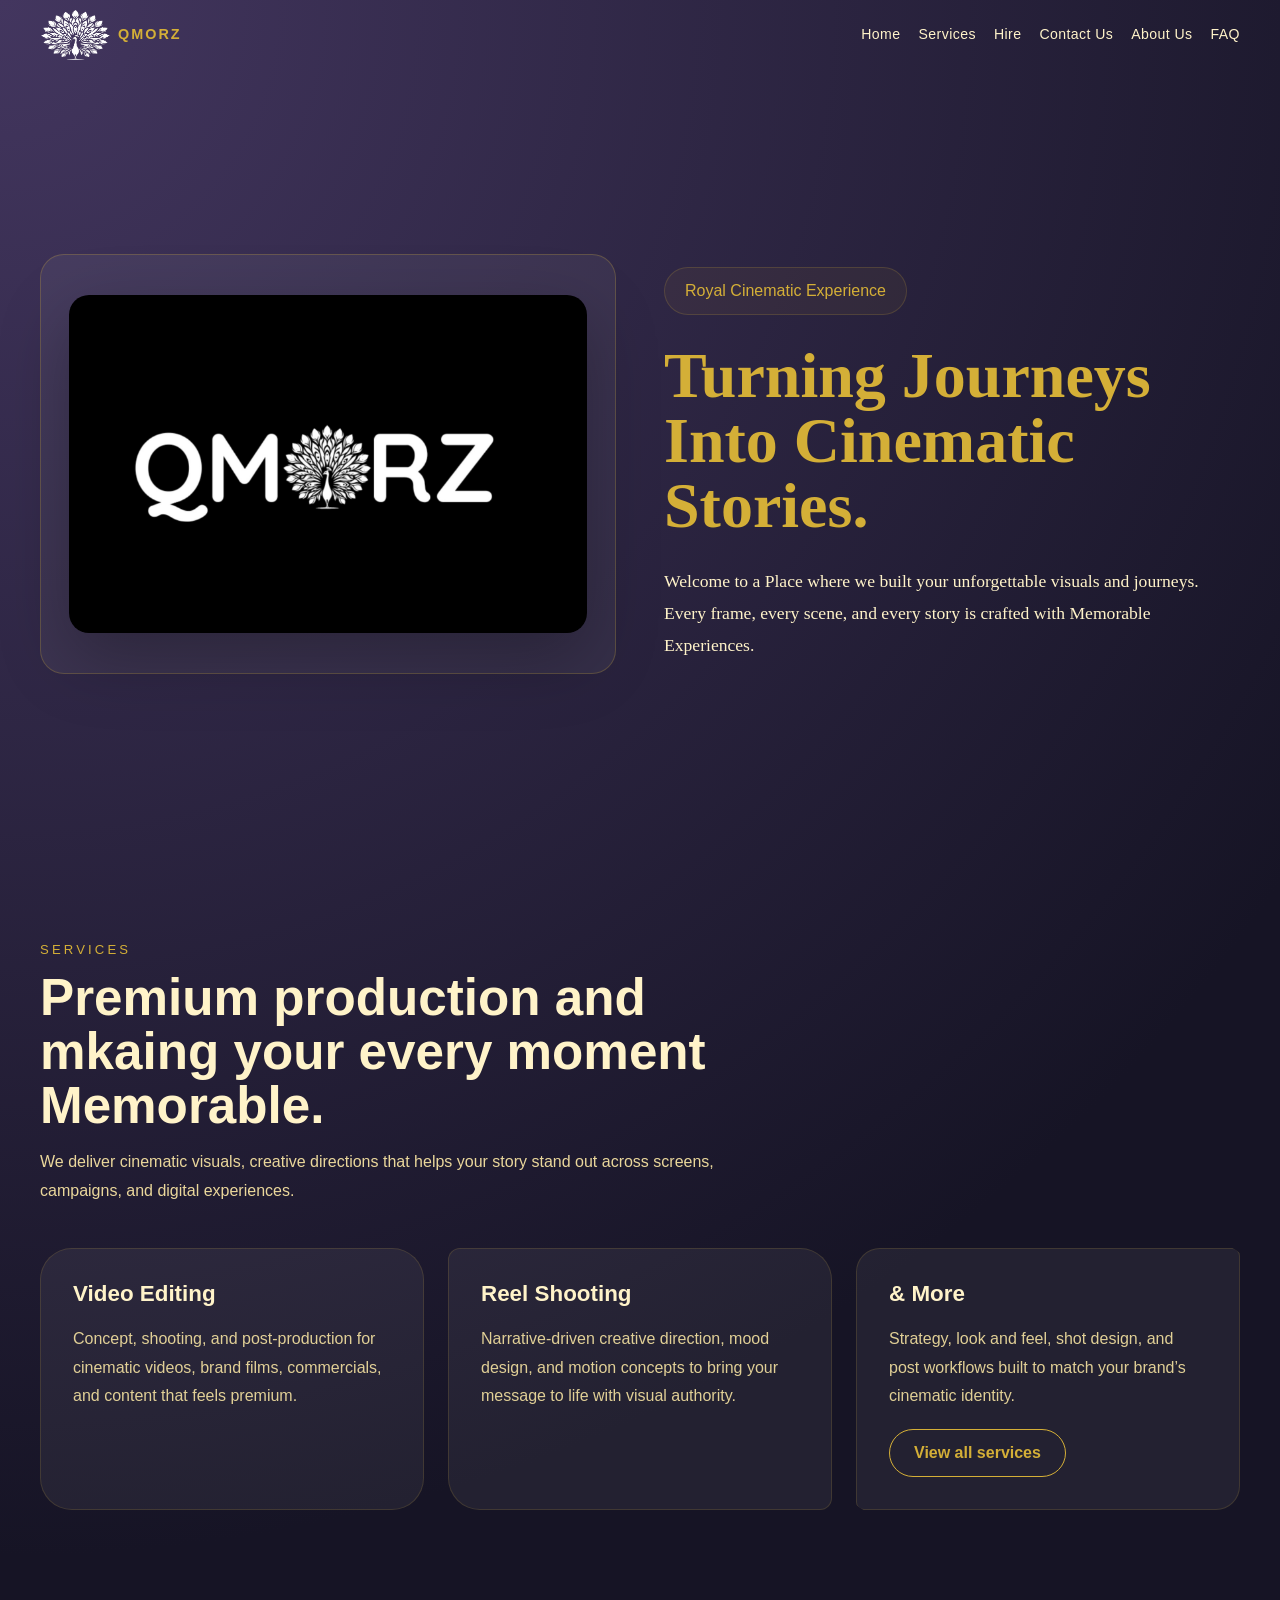
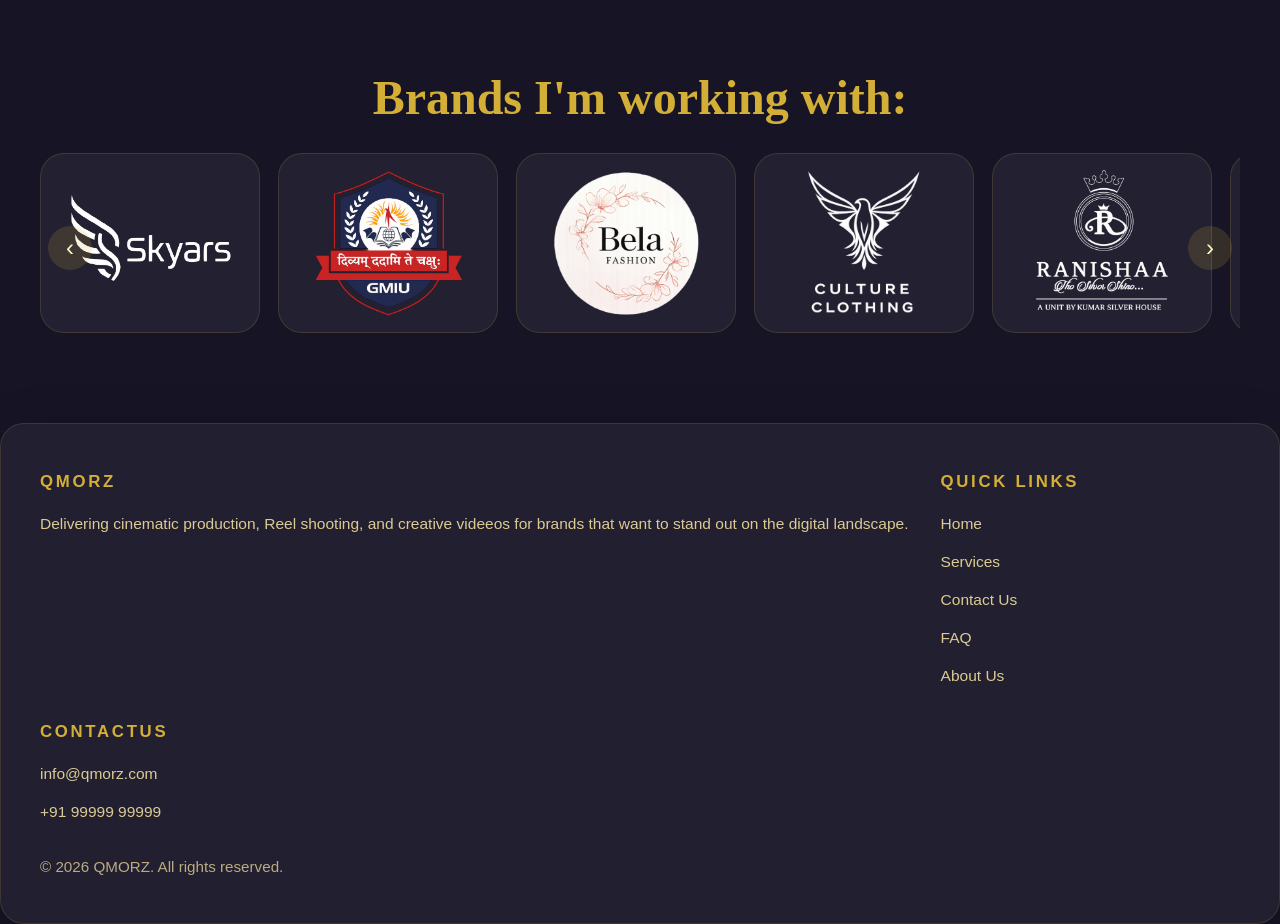
==== index.html @ 61b609cf "Add files via upload" ====
<!DOCTYPE html>
<html lang="en">
<head>
  <meta charset="UTF-8" />
  <meta name="viewport" content="width=device-width, initial-scale=1.0" />
  <title>QMORZ | Home</title>
  <link rel="stylesheet" href="styles.css" />
  
</head>
<body>
  <header>
    <div class="container">
      <div class="nav-bar">
        <div class="brand">
          <div class="brand-placeholder">
            <img src="logo_removebg_1.png" alt="QMORZ Logo" style="width: 70px; height: 50px;" >
          </div>
          <div class="brand-title">QMORZ</div>
        </div>

        <nav>
          <ul>
            <li><a href="#home">Home</a></li>
            <li><a href="#services">Services</a></li>
            <li><a href="#hire">Hire</a></li>
            <li><a href="contactus.html">Contact Us</a></li>
            <li><a href="#about">About Us</a></li>
            <li><a href="faq.html">FAQ</a></li>
          </ul>
        </nav>
      </div>
    </div>
  </header>

  <!-- Home/Hero Section -->
  <main class="container">
    <section class="hero" id="home">
      <div class="hero-panel">
        <div class="hero-image">
          <img src="placeholder.jpg" alt="Hero section image" />
        </div>
      </div>

      <div class="hero-copy">
        <div class="callout">Royal Cinematic Experience</div>
        <h1>Turning Journeys Into Cinematic Stories.</h1>
        <p>
          Welcome to a Place where we built your unforgettable visuals and journeys. Every frame,
          every scene, and every story is crafted with Memorable Experiences.
        </p>
      </div>
    </section>
   
    <!-- Services Section -->
    <section class="services" id="services">
      <div class="services-intro">
        <span class="section-tag">Services</span>
        <h2>Premium production and mkaing your every moment Memorable.</h2>
        <p>
          We deliver cinematic visuals, creative directions that helps
          your story stand out across screens, campaigns, and digital experiences.
        </p>
      </div>

      <div class="service-grid">
        <article class="service-card">
          <h3> Video Editing</h3>
          <p>
            Concept, shooting, and post-production for cinematic videos, brand films,
            commercials, and content that feels premium.
          </p>
        </article>

        <article class="service-card">
          <h3>Reel Shooting</h3>
          <p>
            Narrative-driven creative direction, mood design, and motion concepts to
            bring your message to life with visual authority.
          </p>
        </article>

        <article class="service-card">
          <h3>&amp; More</h3>
          <p>
            Strategy, look and feel, shot design, and post workflows built to match your
            brand’s cinematic identity.
          </p>
          <a class="service-button" href="#portfolio">View all services</a>
        </article>
      </div>
    </section>

    <!-- Brand Carousel -->
    <section class="brand-carousel">
      <div class="section-header">
        <h2>Brands I'm working with:</h2>
      </div>
      <div class="carousel-wrapper">
        <button class="carousel-btn left" type="button" aria-label="Scroll left">‹</button>
        <div class="carousel-track">
          <div class="brand-card"><img src="skyars_logo-removebg.png" alt="Skyars brand logo" /></div>
          <div class="brand-card"><img src="gm.png" alt="GMIU brand logo" /></div>
          <div class="brand-card"><img src="bela.png" alt="Bela Fashion brand logo" /></div>
          <div class="brand-card"><img src="culture.png" alt="Culture Clothing brand logo" /></div>
          <div class="brand-card"><img src="ranisha.png" alt="Ranishaa brand logo" /></div>
          <div class="brand-card"><img src="satis_rmbg.png" alt="Satisfashion brand logo" /></div>
          <div class="brand-card"><img src="sat.png" alt="Satnam Tea brand logo" /></div>
          <div class="brand-card"><img src="varni-removebg-preview.png" alt="Varni brand logo" /></div>
          <div class="brand-card"><img src="jwel.png" alt="Shubhlaxmi Jewel brand logo" /></div>
        </div>
        <button class="carousel-btn right" type="button" aria-label="Scroll right">›</button>
      </div>
    </section>
  </main>
  
  <!-- Footer -->
  <footer>
    <div class="container">
      <div class="footer-inner">
        <div class="footer-brand">
          <h3>QMORZ</h3>
          <p>Delivering cinematic production, Reel shooting, and creative videeos for brands that want to stand out on the digital landscape.</p>
        </div>

        <div class="footer-section">
          <h4>Quick links</h4>
          <ul class="footer-links">
            <li><a href="#home">Home</a></li>
            <li><a href="#services">Services</a></li>
            <li><a href="contactus.html">Contact Us</a></li>
            <li><a href="faq.html">FAQ</a></li>
            <li><a href="#aboutus">About Us</a></li>
          </ul>
        </div>

        <div class="footer-section">
          <h4>ContactUs</h4>
          <ul class="footer-links">
            <li><a href="mailto:info@qmorz.com">info@qmorz.com</a></li>
            <li><a href="tel:+919999999999">+91 99999 99999</a></li>
          </ul>
        </div>
      </div>
      <p class="footer-note">&copy; 2026 QMORZ. All rights reserved.</p>
    </div>
  </footer>

  <script>
    const track = document.querySelector('.carousel-track');
    const btnLeft = document.querySelector('.carousel-btn.left');
    const btnRight = document.querySelector('.carousel-btn.right');

    if (track && btnLeft && btnRight) {
      const slideAmount = () => {
        const card = track.querySelector('.brand-card');
        return (card ? card.offsetWidth + 18 : 240);
      };

      const scrollByAmount = (amount) => {
        track.scrollBy({ left: amount, behavior: 'smooth' });
      };

      const autoAdvance = () => {
        if (track.scrollLeft + track.clientWidth >= track.scrollWidth - 12) {
          track.scrollTo({ left: 0, behavior: 'smooth' });
        } else {
          scrollByAmount(slideAmount());
        }
      };

      const startAutoSlide = () => {
        clearInterval(window.autoSlideTimer);
        window.autoSlideTimer = setInterval(autoAdvance, 3200);
      };

      const stopAutoSlide = () => {
        clearInterval(window.autoSlideTimer);
      };

      btnLeft.addEventListener('click', () => {
        scrollByAmount(-slideAmount());
        startAutoSlide();
      });

      btnRight.addEventListener('click', () => {
        scrollByAmount(slideAmount());
        startAutoSlide();
      });

      track.addEventListener('mouseenter', stopAutoSlide);
      track.addEventListener('mouseleave', startAutoSlide);
      track.addEventListener('touchstart', stopAutoSlide, { passive: true });
      track.addEventListener('touchend', startAutoSlide, { passive: true });

      startAutoSlide();
    }
  </script>
  <script>
    // Add glassmorphism to header when page scrolls
    (function() {
      const header = document.querySelector('header');
      if (!header) return;

      const onScroll = () => {
        if (window.scrollY > 30) header.classList.add('scrolled');
        else header.classList.remove('scrolled');
      };

      onScroll();
      window.addEventListener('scroll', onScroll, { passive: true });
    })();
  </script>
</body>
</html>
---- styles.css ----
/* Root variables */
:root {
  --bg-color: #161425;
  --accent-color: #d4af37;
  --text-color: #fff3c9;
  --panel-color: rgba(255, 255, 255, 0.06);
  --border-color: rgba(212, 175, 55, 0.25);
  --hero-overlay: rgba(255, 255, 255, 0.05);
}

/* Global reset */
* {
  box-sizing: border-box;
  margin: 0;
  padding: 0;
}

/* Body styles */
body {
  min-height: 100vh;
  background: radial-gradient(circle at top left, #43365f 0%, #161425 55%);
  color: var(--text-color);
  font-family: "Segoe UI", Tahoma, Geneva, Verdana, sans-serif;
}

/* Header / navigation */
header {
  position: sticky;
  top: 0;
  z-index: 10;
  background: transparent;
  border-bottom: none;
  transition: background 0.35s ease, box-shadow 0.35s ease, backdrop-filter 0.35s ease, border-color 0.35s ease, padding 0.25s ease;
}

.container {
  width: min(1200px, 100% - 40px);
  margin: 0 auto;
}

.nav-bar {
  display: flex;
  align-items: center;
  justify-content: space-between;
  padding: 10px 0;
  transition: padding 0.25s ease;
}

/* Glassmorphism when scrolled */
header.scrolled {
  background: var(--panel-color);
  border-bottom: 1px solid var(--border-color);
  backdrop-filter: blur(12px) saturate(120%);
  box-shadow: 0 8px 30px rgba(0, 0, 0, 0.35);
}

header.scrolled .nav-bar {
  padding: 6px 0;
}

.brand {
  display: flex;
  align-items: center;
  gap: 14px;
  color: var(--accent-color);
}

.brand-placeholder {
  width: 64px;
  height: 48px;
  display: grid;
  place-items: center;
  font-size: 0.7rem;
  letter-spacing: 0.08em;
  text-transform: uppercase;
  color: var(--accent-color);
}

.brand-title {
  font-size: 0.9rem;
  letter-spacing: 0.14em;
  text-transform: uppercase;
  font-weight: 700;
}

nav ul {
  display: flex;
  gap: 18px;
  list-style: none;
  flex-wrap: wrap;
}

nav li {
  font-size: 0.88rem;
  letter-spacing: 0.03em;
}

nav a {
  color: var(--text-color);
  text-decoration: none;
  transition: color 0.2s ease;
}

nav a:hover,
nav a:focus {
  color: var(--accent-color);
}

/* Hero section */
.hero {
  display: grid;
  grid-template-columns: 1fr 1fr;
  align-items: center;
  gap: 48px;
  min-height: calc(100vh - 108px);
  padding: 80px 0;
}

.hero-panel {
  background: var(--panel-color);
  border: 1px solid var(--border-color);
  border-radius: 24px;
  padding: 28px;
  display: flex;
  justify-content: center;
  align-items: center;
  min-height: 420px;
}

.hero-image {
  width: 100%;
  height: 100%;
  max-width: 520px;
  max-height: 360px;
  border-radius: 20px;
  overflow: hidden;
  box-shadow: 0 24px 70px rgba(0, 0, 0, 0.28);
}

.hero-image img {
  width: 100%;
  height: 100%;
  object-fit: cover;
  display: block;
}

.hero-copy {
  display: flex;
  flex-direction: column;
  gap: 28px;
}

.hero-copy h1 {
  font-family: "Times New Roman", serif;
  font-size: clamp(2.8rem, 5vw, 4.6rem);
  line-height: 1.02;
  color: var(--accent-color);
}

.hero-copy p {
  font-family: "Times New Roman", serif;
  font-size: 1.1rem;
  max-width: 580px;
  line-height: 1.8;
  color: var(--text-color);
}

/* Hero callout */
.hero-copy .callout {
  display: inline-flex;
  align-items: center;
  gap: 12px;
  padding: 14px 20px;
  border: 1px solid rgba(212, 175, 55, 0.18);
  border-radius: 999px;
  color: var(--accent-color);
  font-weight: 500;
  width: fit-content;
  background: rgba(212, 175, 55, 0.06);
}

.hero-actions {
  display: flex;
  gap: 18px;
  flex-wrap: wrap;
  margin-top: 28px;
}

.hero-button,
.hero-link {
  display: inline-flex;
  align-items: center;
  justify-content: center;
  border-radius: 999px;
  padding: 14px 28px;
  text-decoration: none;
  font-weight: 600;
  transition: background 0.2s ease, color 0.2s ease, transform 0.2s ease;
}

.hero-button {
  background: var(--accent-color);
  color: #121018;
}

.hero-button:hover {
  transform: translateY(-2px);
}

.hero-link {
  border: 1px solid rgba(245, 226, 161, 0.3);
  color: var(--text-color);
}

.hero-link:hover {
  background: rgba(212, 175, 55, 0.08);
}

.hero-stats {
  display: grid;
  grid-template-columns: repeat(3, minmax(0, 1fr));
  gap: 16px;
  margin-top: 28px;
}

.hero-stat {
  background: rgba(212, 175, 55, 0.08);
  border: 1px solid rgba(212, 175, 55, 0.14);
  border-radius: 18px;
  padding: 22px;
  text-align: center;
}

.hero-stat span {
  display: block;
  font-size: 2rem;
  font-weight: 700;
  color: var(--accent-color);
}

.hero-stat p {
  margin-top: 10px;
  color: rgba(245, 226, 161, 0.92);
  line-height: 1.6;
  font-size: 0.95rem;
}

/* Services section */
.services {
  padding: 80px 0;
}

.services-intro {
  max-width: 740px;
  margin-bottom: 42px;
}

.section-tag {
  display: inline-block;
  text-transform: uppercase;
  letter-spacing: 0.24em;
  font-size: 0.82rem;
  color: var(--accent-color);
  margin-bottom: 14px;
}

.services h2 {
  font-size: clamp(2rem, 4vw, 3.4rem);
  line-height: 1.05;
  margin-bottom: 16px;
}

.services p {
  font-size: 1rem;
  line-height: 1.8;
  color: rgba(245, 226, 161, 0.95);
}

.service-grid {
  display: grid;
  grid-template-columns: repeat(3, minmax(0, 1fr));
  gap: 24px;
}

/* Service cards */
.service-card {
  background: var(--panel-color);
  border: 1px solid rgba(212, 175, 55, 0.16);
  border-radius: 24px;
  padding: 32px;
  display: flex;
  flex-direction: column;
  gap: 18px;
  min-height: 260px;
  transition: transform 0.25s ease, border-color 0.25s ease, box-shadow 0.25s ease;
}

.service-card:hover {
  transform: translateY(-5px);
  border-color: rgba(212, 175, 55, 0.3);
  box-shadow: 0 28px 80px rgba(0, 0, 0, 0.18);
}

/* First service card - rounded circles on corners */
.service-card:nth-child(1) {
  border-radius: 32px;
}

/* Second service card - asymmetric rounded corners */
.service-card:nth-child(2) {
  border-radius: 12px 32px 12px 32px;
}

/* Third service card - polygon clip-path */
.service-card:nth-child(3) {
  border-radius: 24px 8px 24px 8px;
  clip-path: polygon(2% 0%, 98% 0%, 100% 2%, 100% 98%, 98% 100%, 2% 100%, 0% 98%, 0% 2%);
}

.service-card h3 {
  margin: 0;
  font-size: 1.4rem;
  color: var(--text-color);
}

.service-card p {
  font-size: 1rem;
  line-height: 1.8;
  color: rgba(245, 226, 161, 0.9);
}

/* Service button */
.service-button {
  margin-top: auto;
  align-self: flex-start;
  padding: 14px 24px;
  border-radius: 999px;
  border: 1px solid var(--accent-color);
  background: transparent;
  color: var(--accent-color);
  text-decoration: none;
  font-weight: 600;
  transition: background 0.2s ease, color 0.2s ease;
}

.service-button:hover {
  background: var(--accent-color);
  color: #121018;
}

/* Footer */
footer {
  padding: 48px 0;
  background: rgba(255, 255, 255, 0.05);
  border: 1px solid rgba(212, 175, 55, 0.16);
  border-radius: 24px;
  box-shadow: 0 28px 70px rgba(0, 0, 0, 0.18);
}

footer .footer-inner {
  display: flex;
  align-items: flex-start;
  gap: 32px;
  flex-wrap: wrap;
}

footer .footer-brand,
footer .footer-section {
  min-width: 220px;
}

footer .footer-brand h3,
footer .footer-section h4 {
  margin: 0 0 18px;
  font-size: 1.05rem;
  color: var(--accent-color);
  letter-spacing: 0.16em;
  text-transform: uppercase;
  font-weight: 700;
}

footer .footer-brand p,
footer .footer-links li,
footer .footer-links a {
  color: rgba(245, 226, 161, 0.88);
  font-size: 0.97rem;
  line-height: 1.8;
}

footer .footer-links {
  list-style: none;
  padding: 0;
  margin: 0;
  display: grid;
  gap: 10px;
}

footer .footer-links a {
  color: rgba(245, 226, 161, 0.88);
  text-decoration: none;
  transition: color 0.2s ease;
}

footer .footer-links a:hover,
footer .footer-links a:focus {
  color: var(--accent-color);
}

footer .footer-note {
  margin-top: 32px;
  color: rgba(245, 226, 161, 0.72);
  font-size: 0.95rem;
}

/* Contact form section */
.form-panel {
  max-width: 760px;
  margin: 80px auto 120px;
  padding: 40px;
  background: rgba(255, 255, 255, 0.05);
  border: 1px solid rgba(212, 175, 55, 0.16);
  border-radius: 24px;
  box-shadow: 0 28px 70px rgba(0, 0, 0, 0.18);
}

.form-panel h1 {
  font-family: "Times New Roman", serif;
  font-size: clamp(2rem, 3.5vw, 3.2rem);
  margin-bottom: 26px;
  color: var(--accent-color);
}

.contact-form label {
  display: block;
  margin-bottom: 10px;
  font-weight: 600;
  color: rgba(245, 226, 161, 0.92);
}

.contact-form input,
.contact-form textarea {
  width: 100%;
  padding: 16px 18px;
  margin-bottom: 22px;
  border: 1px solid rgba(212, 175, 55, 0.16);
  border-radius: 16px;
  background: rgba(255, 255, 255, 0.05);
  color: var(--text-color);
  font-size: 1rem;
}

.contact-form textarea {
  min-height: 180px;
}

.contact-form button {
  background: var(--accent-color);
  color: #121018;
  border: none;
  padding: 16px 24px;
  border-radius: 999px;
  font-weight: 700;
  cursor: pointer;
  transition: transform 0.2s ease, background 0.2s ease;
}

.contact-form button:hover {
  transform: translateY(-2px);
  background: #c79726;
}

/* FAQ section */
.faq-section {
  padding: 80px 0;
  font-family: "Times New Roman", Times, serif;
}

.faq-section .section-intro {
  max-width: 760px;
  margin: 0 auto 40px;
  text-align: center;
}

.faq-section .section-intro h1 {
  font-size: clamp(2.6rem, 4vw, 3.8rem);
  color: var(--accent-color);
  margin-top: 18px;
}

.faq-section .faq-list {
  max-width: 900px;
  margin: 0 auto;
  display: grid;
  gap: 18px;
}

.faq-item {
  background: rgba(255, 255, 255, 0.05);
  border: 1px solid rgba(212, 175, 55, 0.16);
  border-radius: 20px;
  overflow: hidden;
}

.faq-question {
  width: 100%;
  display: flex;
  justify-content: space-between;
  align-items: center;
  border: none;
  background: transparent;
  padding: 22px 30px;
  color: var(--text-color);
  font-size: 1.05rem;
  font-weight: 700;
  cursor: pointer;
  text-align: left;
}

.faq-question span {
  font-family: "Times New Roman", Times, serif;
}

.faq-icon {
  font-size: 1.6rem;
  line-height: 1;
  color: var(--accent-color);
}

.faq-answer {
  max-height: 0;
  overflow: hidden;
  padding: 0 30px;
  color: rgba(245, 226, 161, 0.92);
  transition: max-height 0.28s ease;
  line-height: 1.8;
}

/* FAQ open state */
.faq-item.open .faq-answer {
  padding: 18px 30px 26px;
}

.brand-carousel {
  padding: 80px 0;
  font-family: "Times New Roman", Times, serif;
}

.brand-carousel .section-header h2 {
  font-size: clamp(2rem, 4vw, 3rem);
  color: var(--accent-color);
  margin-bottom: 28px;
  text-align: center;
}

/* Brand carousel section */
.carousel-wrapper {
  position: relative;
  overflow: hidden;
}

.carousel-track {
  display: flex;
  gap: 18px;
  overflow-x: auto;
  scroll-snap-type: x mandatory;
  padding-bottom: 10px;
  scroll-behavior: smooth;
  scrollbar-width: none;
  -ms-overflow-style: none;
}

.carousel-track::-webkit-scrollbar {
  display: none;
  height: 0;
}

.brand-card {
  min-width: 220px;
  flex: 0 0 220px;
  height: 180px;
  border-radius: 24px;
  background: rgba(255, 255, 255, 0.06);
  border: 1px solid rgba(212, 175, 55, 0.16);
  
  display: flex;
  justify-content: center;
  align-items: center;
  
  color: rgba(245, 226, 161, 0.95);
  font-size: 1rem;
  scroll-snap-align: start;
  text-transform: uppercase;
  letter-spacing: 0.06em;
  padding: 16px;
}

.brand-card img {
  width: auto;
  max-width: 100%;
  height: auto;
  max-height: 100%;
  object-fit: auto;
}

.carousel-btn {
  position: absolute;
  top: 50%;
  transform: translateY(-50%);
  width: 44px;
  height: 44px;
  border-radius: 50%;
  border: none;
  background: rgba(212, 175, 55, 0.16);
  color: var(--text-color);
  font-size: 1.5rem;
  cursor: pointer;
  z-index: 1;
}

.carousel-btn.left {
  left: 8px;
}

.carousel-btn.right {
  right: 8px;
}

.carousel-btn:hover {
  background: rgba(212, 175, 55, 0.25);
}

/* Responsive media queries */
@media (max-width: 760px) {
  .form-panel {
    margin: 60px auto 80px;
    padding: 28px;
  }
}

@media (max-width: 950px) {
  .hero {
    grid-template-columns: 1fr;
    min-height: auto;
  }

  .hero-panel {
    min-height: auto;
    padding: 20px;
  }

  .hero-image {
    max-width: 100%;
    max-height: none;
    height: auto;
  }

  .hero-image img {
    height: auto;
  }

  .hero-actions {
    flex-direction: column;
    align-items: stretch;
  }

  .hero-stats {
    grid-template-columns: 1fr;
  }

  .service-grid {
    grid-template-columns: 1fr;
  }
}

@media (max-width: 680px) {
  .nav-bar {
    flex-direction: column;
    align-items: flex-start;
    gap: 18px;
  }

  nav ul {
    gap: 16px;
  }

  .container {
    width: min(100%, 100% - 24px);
  }

  .hero-panel {
    padding: 16px;
  }

  .hero-copy p {
    max-width: 100%;
  }
}
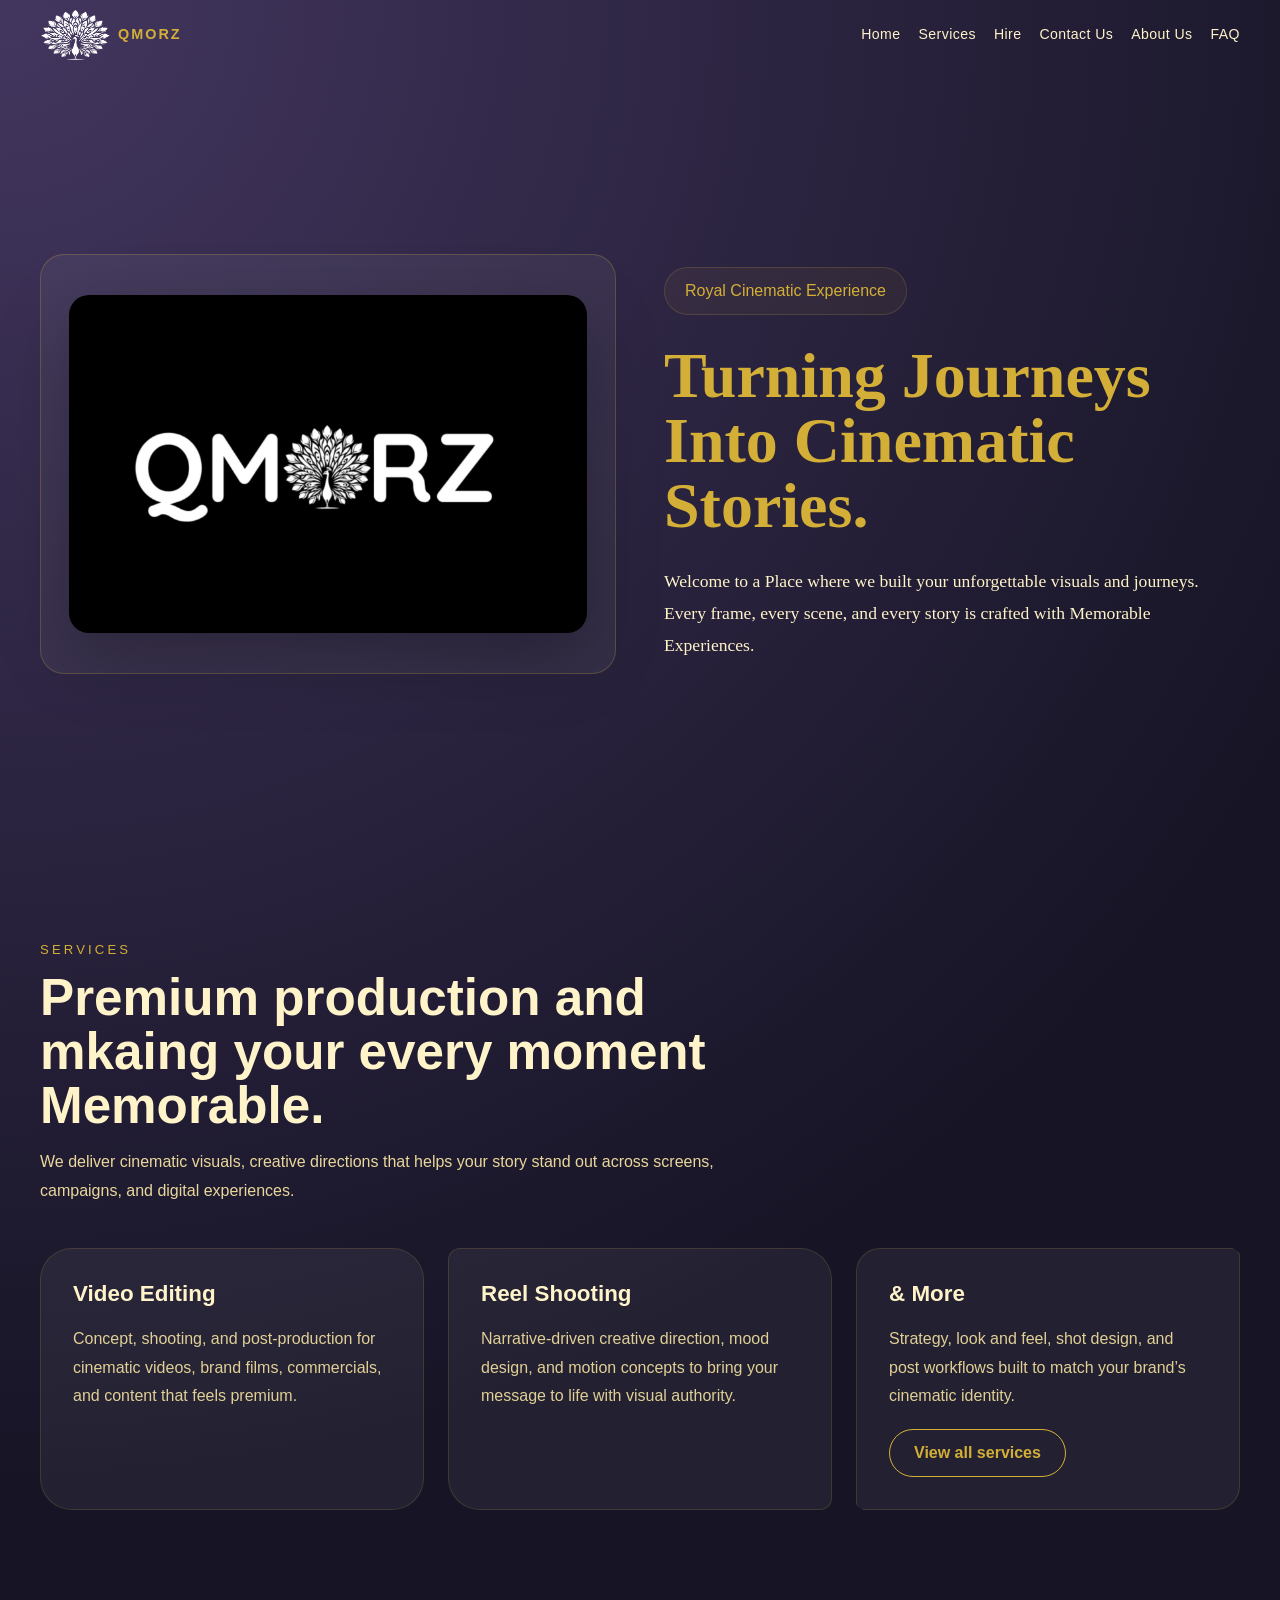
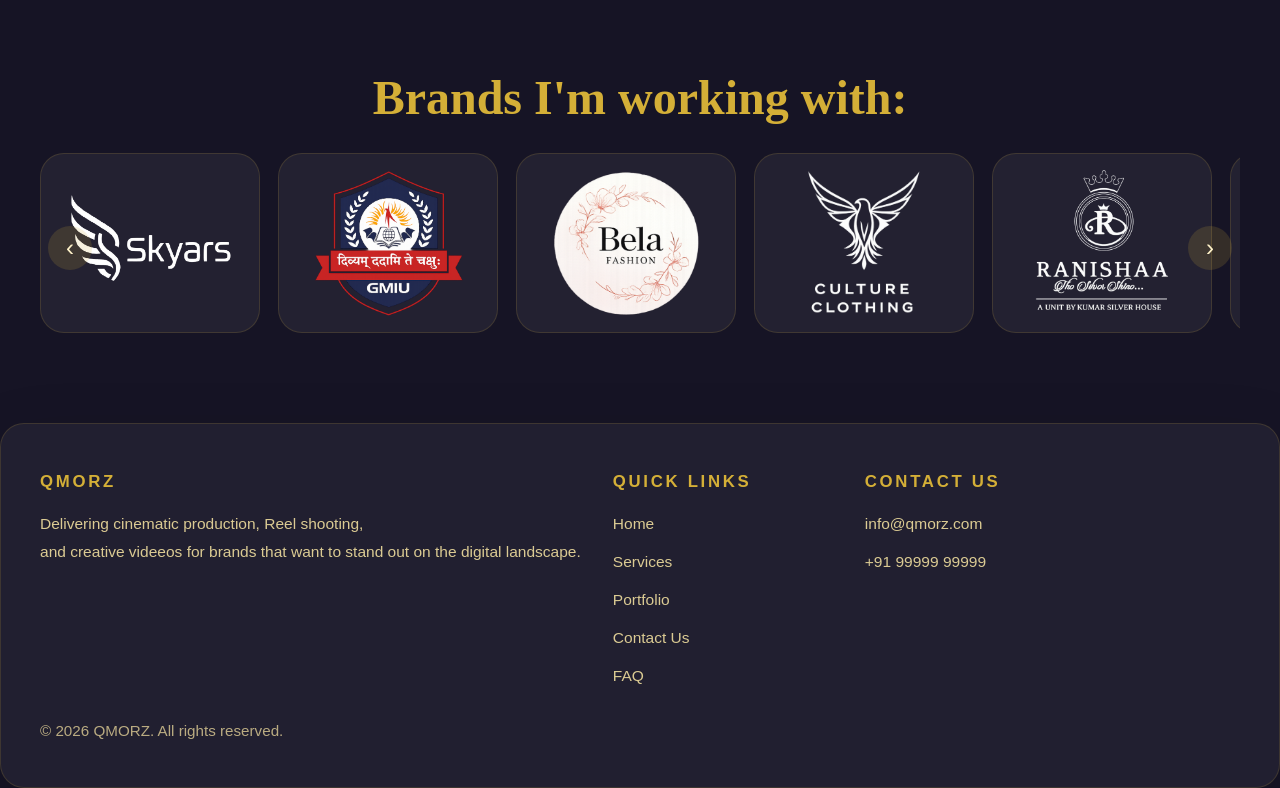
==== commit ccb4c483: "Add files via upload" ====
--- a/index.html
+++ b/index.html
@@ -119,22 +119,23 @@
       <div class="footer-inner">
         <div class="footer-brand">
           <h3>QMORZ</h3>
-          <p>Delivering cinematic production, Reel shooting, and creative videeos for brands that want to stand out on the digital landscape.</p>
+          <p>Delivering cinematic production, Reel shooting,
+              <br>and creative videeos for brands that want to stand out on the digital landscape.</p>
         </div>
 
         <div class="footer-section">
           <h4>Quick links</h4>
           <ul class="footer-links">
-            <li><a href="#home">Home</a></li>
-            <li><a href="#services">Services</a></li>
-            <li><a href="contactus.html">Contact Us</a></li>
+            <li><a href="index.html#home">Home</a></li>
+            <li><a href="index.html#services">Services</a></li>
+            <li><a href="index.html#portfolio">Portfolio</a></li>
+            <li><a href="index.html#contact">Contact Us</a></li>
             <li><a href="faq.html">FAQ</a></li>
-            <li><a href="#aboutus">About Us</a></li>
           </ul>
         </div>
 
         <div class="footer-section">
-          <h4>ContactUs</h4>
+          <h4>Contact Us</h4>
           <ul class="footer-links">
             <li><a href="mailto:info@qmorz.com">info@qmorz.com</a></li>
             <li><a href="tel:+919999999999">+91 99999 99999</a></li>
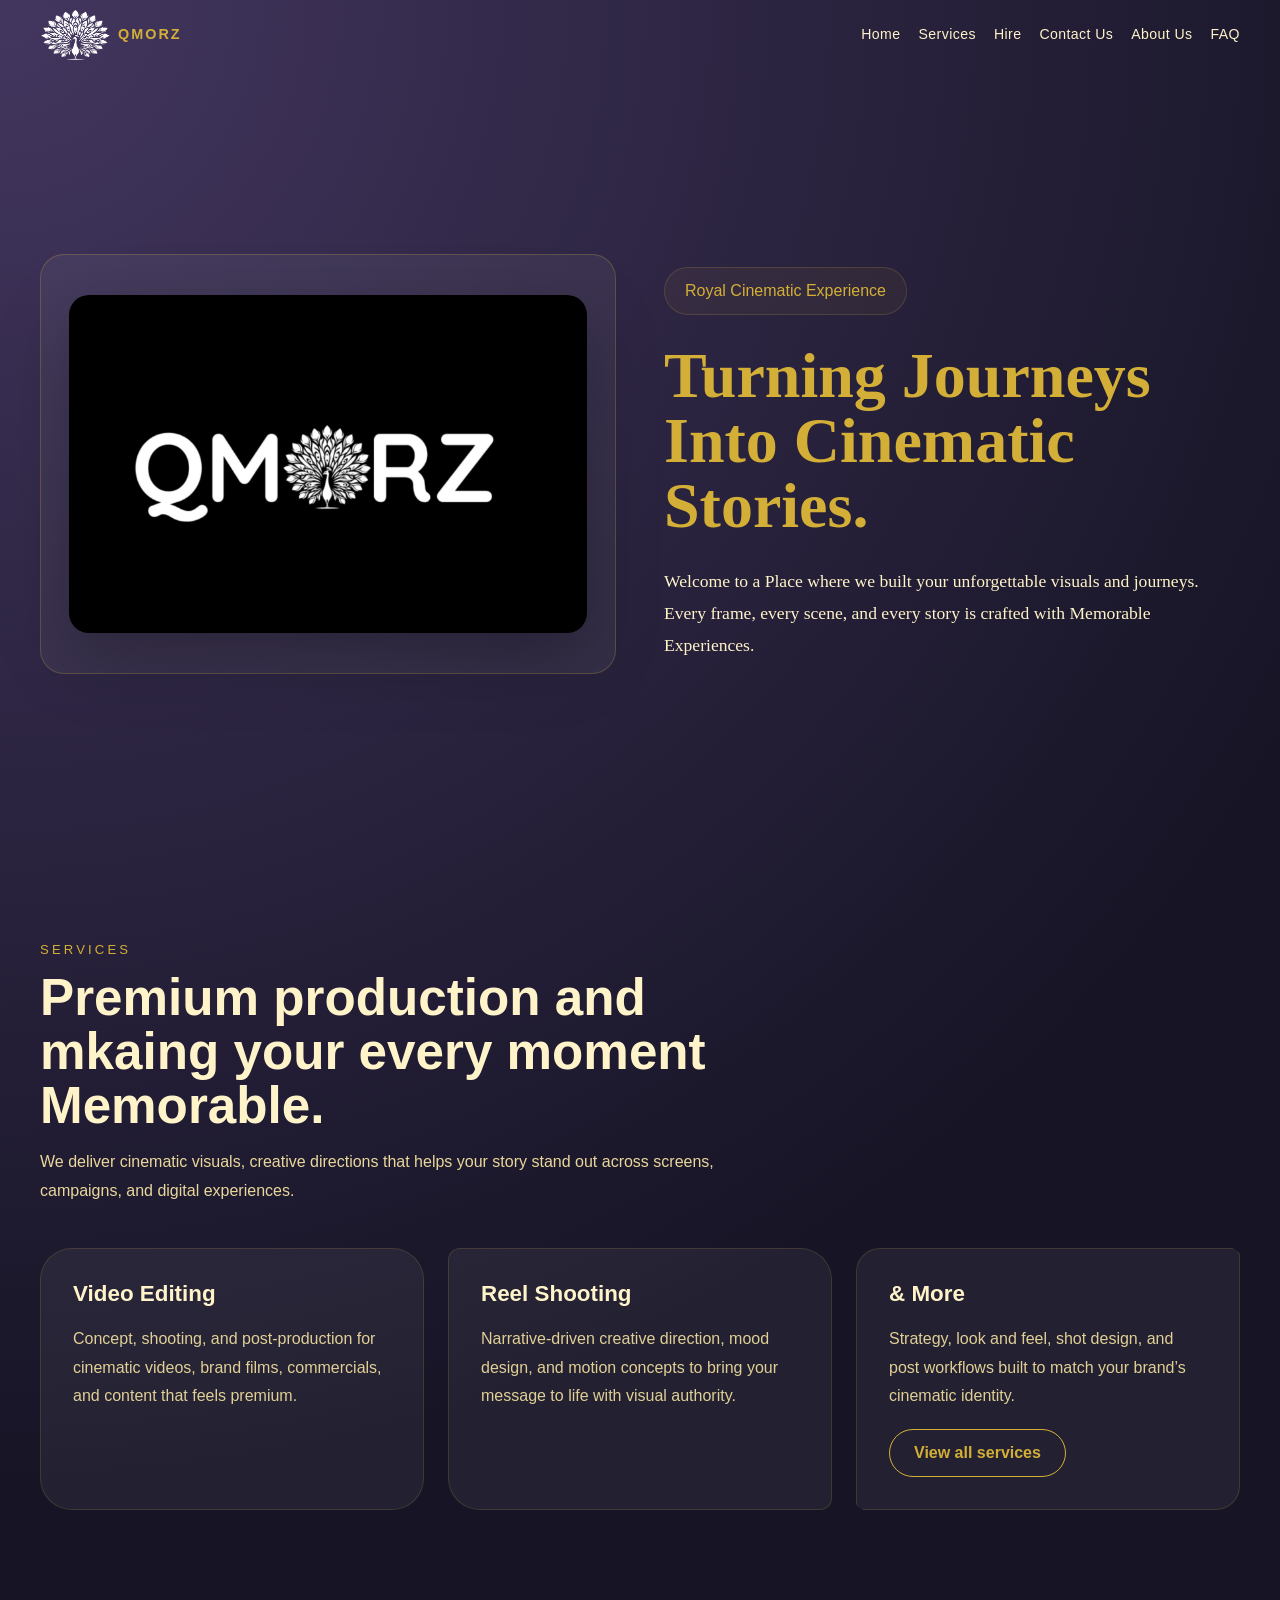
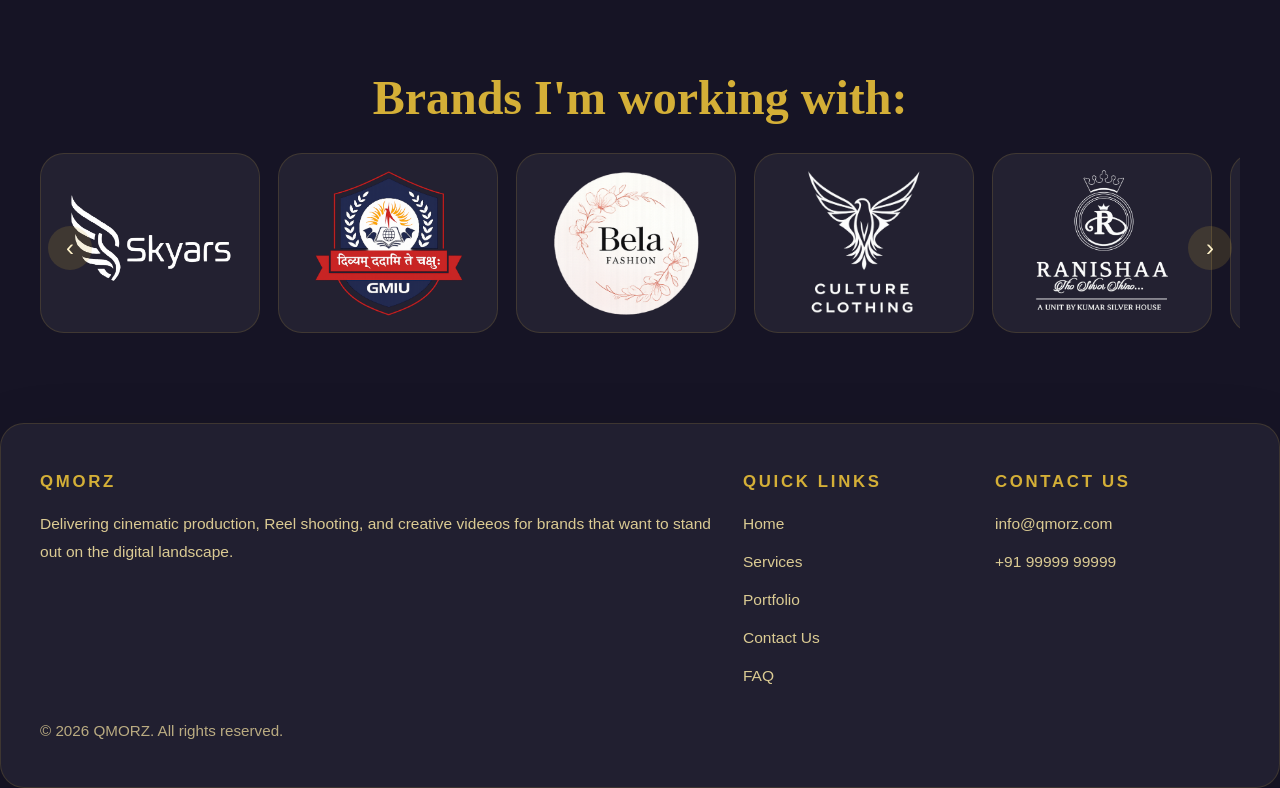
==== commit b5884649: "Add files via upload" ====
--- a/index.html
+++ b/index.html
@@ -120,7 +120,7 @@
         <div class="footer-brand">
           <h3>QMORZ</h3>
           <p>Delivering cinematic production, Reel shooting,
-              <br>and creative videeos for brands that want to stand out on the digital landscape.</p>
+              and creative videeos for brands that want to stand<br> out on the digital landscape.</p>
         </div>
 
         <div class="footer-section">
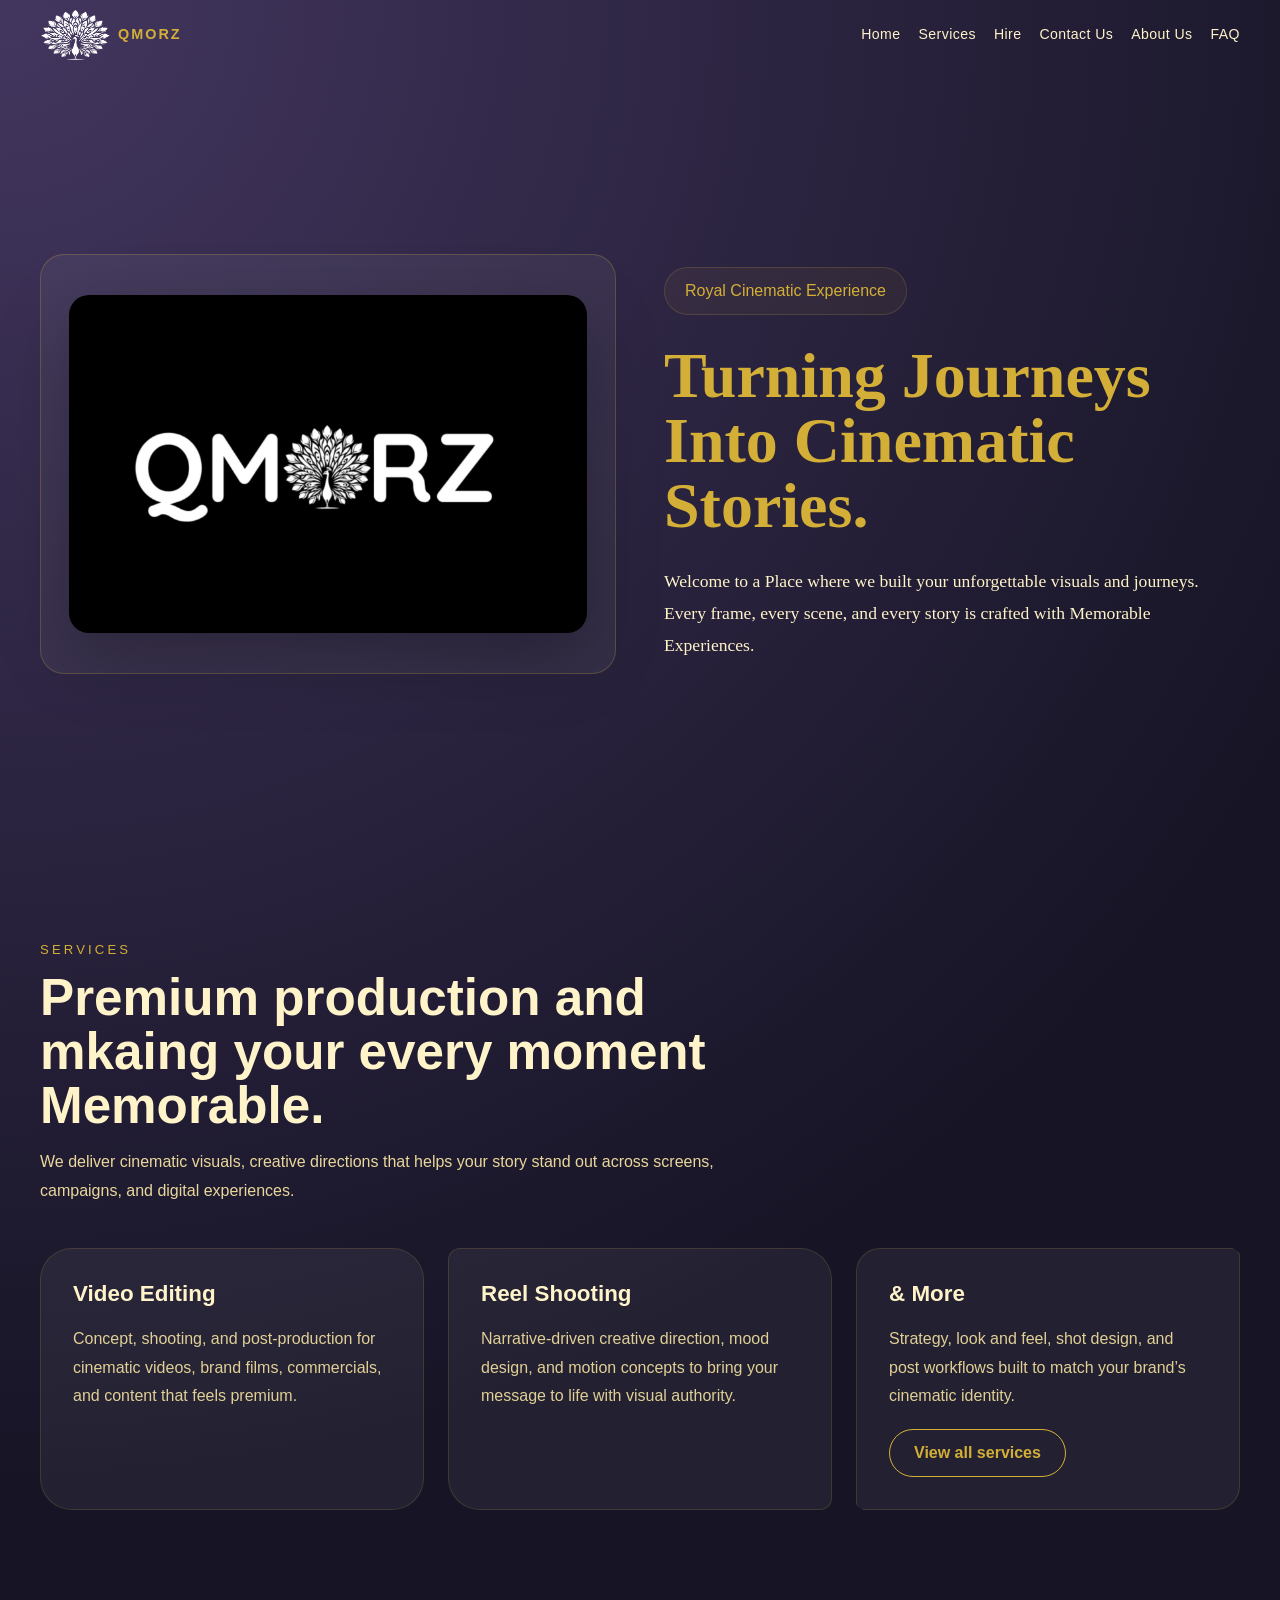
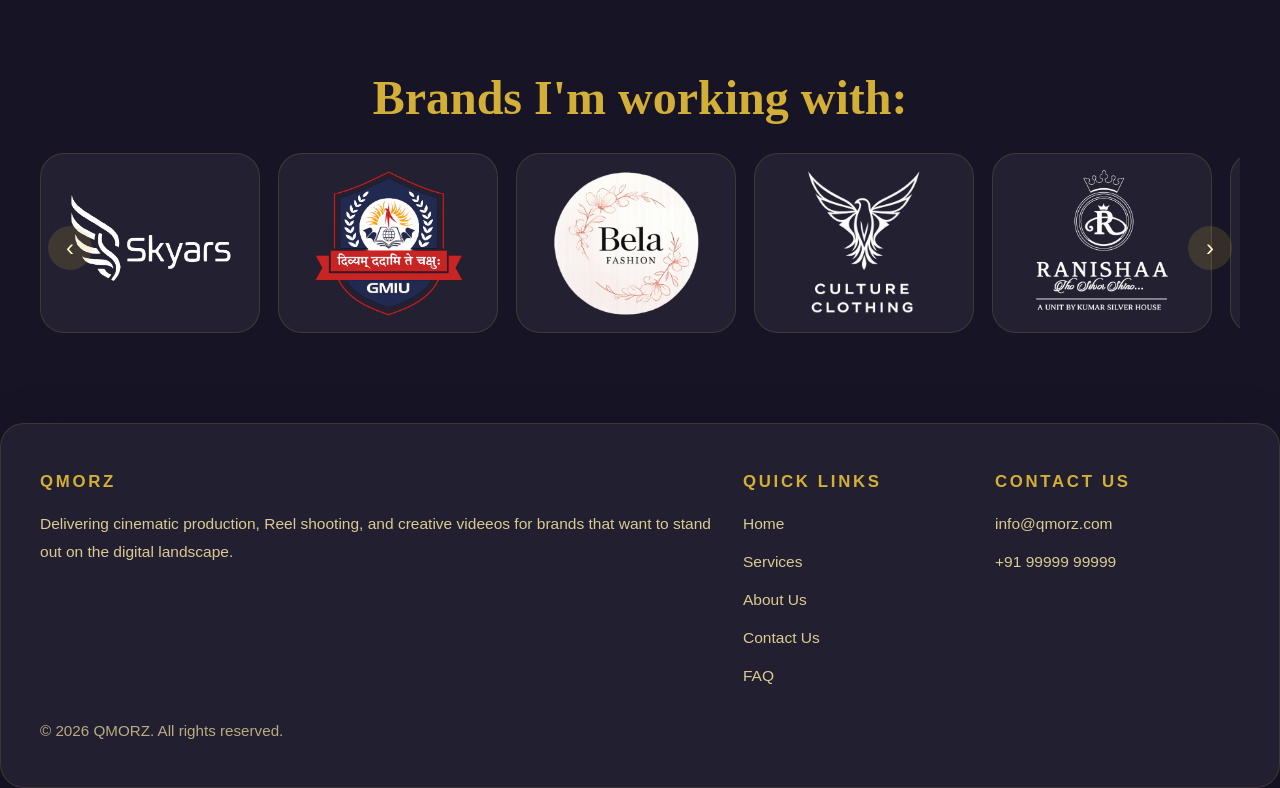
==== commit 0a92517e: "Add files via upload" ====
--- a/index.html
+++ b/index.html
@@ -4,6 +4,7 @@
   <meta charset="UTF-8" />
   <meta name="viewport" content="width=device-width, initial-scale=1.0" />
   <title>QMORZ | Home</title>
+  <link rel="icon" href="4-removebg-preview.png" type="image/png">
   <link rel="stylesheet" href="styles.css" />
   
 </head>
@@ -21,8 +22,8 @@
         <nav>
           <ul>
             <li><a href="#home">Home</a></li>
-            <li><a href="#services">Services</a></li>
-            <li><a href="#hire">Hire</a></li>
+            <li><a href="service.html">Services</a></li>
+            <li><a href="hire.html#hire">Hire</a></li>
             <li><a href="contactus.html">Contact Us</a></li>
             <li><a href="#about">About Us</a></li>
             <li><a href="faq.html">FAQ</a></li>
@@ -38,6 +39,10 @@
       <div class="hero-panel">
         <div class="hero-image">
           <img src="placeholder.jpg" alt="Hero section image" />
+        </div>
+        <div class="hero-motion">
+          <span class="hero-motion-line"></span>
+          <span class="hero-motion-circle"></span>
         </div>
       </div>
 
@@ -85,7 +90,7 @@
             Strategy, look and feel, shot design, and post workflows built to match your
             brand’s cinematic identity.
           </p>
-          <a class="service-button" href="#portfolio">View all services</a>
+          <a class="service-button" href="service.html">View all services</a>
         </article>
       </div>
     </section>
@@ -127,8 +132,8 @@
           <h4>Quick links</h4>
           <ul class="footer-links">
             <li><a href="index.html#home">Home</a></li>
-            <li><a href="index.html#services">Services</a></li>
-            <li><a href="index.html#portfolio">Portfolio</a></li>
+            <li><a href="service.html">Services</a></li>
+            <li><a href="index.html#aboutus">About Us</a></li>
             <li><a href="index.html#contact">Contact Us</a></li>
             <li><a href="faq.html">FAQ</a></li>
           </ul>
--- a/styles.css
+++ b/styles.css
@@ -348,6 +348,211 @@
   color: #121018;
 }
 
+/* Service page specific */
+.service-page-intro {
+  padding: 80px 0 20px;
+}
+
+.service-page-intro .section-title {
+  font-size: clamp(2.6rem, 4vw, 4.4rem);
+  line-height: 1.02;
+  margin: 14px 0 18px;
+  color: var(--accent-color);
+}
+
+.services-description {
+  max-width: 700px;
+  color: rgba(245, 226, 161, 0.88);
+  line-height: 1.8;
+  font-size: 1rem;
+}
+
+.service-page {
+  display: grid;
+  gap: 48px;
+}
+
+.service-page .service-section {
+  margin-bottom: 0;
+  display: grid;
+  gap: 24px;
+}
+
+/* Reels grid (3x2) */
+.reel-grid {
+  display: grid;
+  grid-template-columns: repeat(4, 1fr);
+  gap: 18px;
+}
+
+.reel-item {
+  display: block;
+  width: 100%;
+  aspect-ratio: 9 / 16;
+  overflow: hidden;
+  border-radius: 18px;
+  border: 1px solid rgba(212,175,55,0.12);
+  background: var(--panel-color);
+  padding: 6px;
+  cursor: pointer;
+}
+
+.reel-item img {
+  width: 100%;
+  height: 100%;
+  object-fit: cover;
+  transition: transform 0.45s cubic-bezier(.2,.9,.3,1);
+  display: block;
+  border-radius: 12px;
+}
+
+.reel-item:hover img {
+  transform: scale(1.06);
+}
+
+/* Landscape 2x2 grid */
+.landscape-grid {
+  display: grid;
+  grid-template-columns: repeat(2, 1fr);
+  gap: 18px;
+}
+
+.landscape-item {
+  display: block;
+  width: 100%;
+  aspect-ratio: 16 / 9;
+  overflow: hidden;
+  border-radius: 18px;
+  border: 1px solid rgba(212,175,55,0.12);
+  background: var(--panel-color);
+  padding: 6px;
+  cursor: pointer;
+}
+
+.landscape-item img { width:100%; height:100%; object-fit:cover; border-radius:12px; transition:transform 0.45s ease; }
+.landscape-item:hover img { transform: scale(1.03); }
+
+/* Modal player */
+.video-modal { position: fixed; inset: 0; display: none; align-items: center; justify-content: center; z-index: 9999; }
+.video-modal[aria-hidden="false"] { display: flex; }
+.video-modal-backdrop { position: absolute; inset:0; background: rgba(0,0,0,0.6); }
+.video-modal-container { position: relative; width: min(1100px, 96%); max-height: 88vh; border-radius: 14px; overflow: hidden; background: rgba(6,6,8,0.98); box-shadow: 0 40px 120px rgba(0,0,0,0.6); }
+.video-modal-close { position: absolute; top: 12px; right:12px; z-index:2; background: rgba(255,255,255,0.06); border: none; color: var(--text-color); font-size: 20px; width:40px; height:40px; border-radius:999px; cursor:pointer; }
+.modal-video { width:100%; height:100%; max-height: calc(88vh - 24px); background: #000; display:block; }
+
+@media (max-width: 950px) {
+  .reel-grid { grid-template-columns: repeat(2,1fr); }
+  .reel-item { aspect-ratio: 3/5; }
+  .landscape-grid { grid-template-columns: 1fr; }
+}
+
+.service-section-header {
+  display: flex;
+  flex-direction: column;
+  gap: 12px;
+  margin-bottom: 20px;
+}
+
+.service-section-copy {
+  max-width: 760px;
+  margin-bottom: 30px;
+  color: rgba(245, 226, 161, 0.82);
+  line-height: 1.8;
+}
+
+.service-video-frame {
+  position: relative;
+  overflow: hidden;
+  border-radius: 28px;
+  background: rgba(255, 255, 255, 0.04);
+  border: 1px solid rgba(212, 175, 55, 0.12);
+  min-height: 320px;
+  box-shadow: 0 22px 50px rgba(0, 0, 0, 0.16);
+  transition: transform 0.25s ease, border-color 0.25s ease, box-shadow 0.25s ease;
+}
+
+.service-video-frame:hover {
+  transform: translateY(-4px);
+  border-color: rgba(212, 175, 55, 0.2);
+  box-shadow: 0 30px 80px rgba(0, 0, 0, 0.22);
+}
+
+.service-video {
+  width: 100%;
+  height: 100%;
+  min-height: 320px;
+  object-fit: cover;
+  background: radial-gradient(circle at top left, rgba(212, 175, 55, 0.14), rgba(22, 18, 35, 0.95));
+}
+
+.video-thumb {
+  position: absolute;
+  top: 20px;
+  right: 20px;
+  display: flex;
+  flex-direction: column;
+  align-items: center;
+  justify-content: center;
+  min-width: 160px;
+  padding: 18px 16px;
+  gap: 10px;
+  border-radius: 24px;
+  border: 1px solid rgba(255, 255, 255, 0.12);
+  background: rgba(14, 12, 24, 0.9);
+  color: var(--text-color);
+  cursor: pointer;
+  transition: transform 0.2s ease, background 0.2s ease, box-shadow 0.2s ease;
+}
+
+.video-thumb:hover {
+  transform: translateY(-2px);
+  background: rgba(255, 255, 255, 0.1);
+  box-shadow: 0 16px 40px rgba(0, 0, 0, 0.18);
+}
+
+.video-thumb.hidden {
+  display: none;
+}
+
+.thumb-icon {
+  font-size: 1.85rem;
+  color: var(--accent-color);
+}
+
+.thumb-label {
+  font-size: 0.95rem;
+  font-weight: 700;
+  text-align: center;
+}
+
+@media (max-width: 950px) {
+  .service-video-frame,
+  .service-section-copy {
+    min-height: auto;
+  }
+
+  .service-page-intro {
+    padding-top: 60px;
+  }
+}
+
+@media (max-width: 760px) {
+  .service-grid,
+  .service-video-frame {
+    min-height: auto;
+  }
+
+  .service-video-frame {
+    min-height: 260px;
+  }
+
+  .video-thumb {
+    top: 16px;
+    right: 16px;
+    min-width: 140px;
+  }
+}
+
 /* Footer */
 footer {
   padding: 48px 0;
@@ -412,59 +617,164 @@
   font-size: 0.95rem;
 }
 
-/* Contact form section */
-.form-panel {
-  max-width: 760px;
-  margin: 80px auto 120px;
-  padding: 40px;
+/* Contact page */
+
+/* Contact Hero */
+.contact-hero {
+  padding: 60px 0 80px;
+  text-align: left;
+}
+
+.contact-hero h1 {
+  font-family: "Times New Roman", serif;
+  font-size: clamp(2rem, 3.5vw, 3.2rem);
+  color: var(--accent-color);
+  margin: 0;
+  font-weight: 700;
+}
+
+/* Contact grid layout */
+.contact-grid {
+  display: grid;
+  grid-template-columns: 1fr 1.2fr;
+  gap: 48px;
+  margin: 60px 0 120px;
+  align-items: flex-start;
+}
+
+.contact-left {
+  display: flex;
+  flex-direction: column;
+  gap: 24px;
+}
+
+/* Contact cards */
+.inquiry-card {
   background: rgba(255, 255, 255, 0.05);
   border: 1px solid rgba(212, 175, 55, 0.16);
-  border-radius: 24px;
-  box-shadow: 0 28px 70px rgba(0, 0, 0, 0.18);
-}
-
-.form-panel h1 {
-  font-family: "Times New Roman", serif;
-  font-size: clamp(2rem, 3.5vw, 3.2rem);
-  margin-bottom: 26px;
-  color: var(--accent-color);
+  border-radius: 20px;
+  padding: 40px;
+  text-align: left;
+  display: flex;
+  flex-direction: column;
+  gap: 16px;
+  min-height: 220px;
+  justify-content: flex-start;
+}
+
+.inquiry-icon {
+  font-size: 2.4rem;
+  width: 60px;
+  height: 60px;
+  border: 1.5px solid rgba(212, 175, 55, 0.3);
+  border-radius: 12px;
+  display: flex;
+  align-items: center;
+  justify-content: center;
+  background: rgba(212, 175, 55, 0.08);
+  color: var(--accent-color);
+  font-weight: 300;
+  line-height: 1;
+}
+
+.inquiry-card h3 {
+  font-size: 0.85rem;
+  letter-spacing: 0.12em;
+  text-transform: uppercase;
+  color: rgba(245, 226, 161, 0.6);
+  margin: 0;
+  font-weight: 600;
+}
+
+.inquiry-email,
+.inquiry-phone {
+  font-size: 1.2rem;
+  font-weight: 700;
+  color: var(--text-color);
+  text-decoration: none;
+  transition: color 0.2s ease;
+}
+
+.inquiry-email:hover,
+.inquiry-phone:hover {
+  color: var(--accent-color);
+}
+
+/* Contact form panel */
+.contact-form-panel {
+  background: rgba(255, 255, 255, 0.05);
+  border: 1px solid rgba(212, 175, 55, 0.16);
+  border-radius: 20px;
+  padding: 40px;
+}
+
+/* Form rows and fields */
+.form-row {
+  display: grid;
+  grid-template-columns: 1fr 1fr;
+  gap: 24px;
+  margin-bottom: 24px;
+}
+
+.form-group {
+  display: flex;
+  flex-direction: column;
+  gap: 8px;
+}
+
+.form-group.full-width {
+  grid-column: 1 / -1;
 }
 
 .contact-form label {
-  display: block;
-  margin-bottom: 10px;
+  font-size: 0.95rem;
   font-weight: 600;
   color: rgba(245, 226, 161, 0.92);
 }
 
 .contact-form input,
 .contact-form textarea {
-  width: 100%;
-  padding: 16px 18px;
-  margin-bottom: 22px;
+  padding: 14px 16px;
   border: 1px solid rgba(212, 175, 55, 0.16);
-  border-radius: 16px;
-  background: rgba(255, 255, 255, 0.05);
+  border-radius: 12px;
+  background: rgba(255, 255, 255, 0.04);
   color: var(--text-color);
   font-size: 1rem;
+  font-family: inherit;
+  transition: border-color 0.2s ease;
+}
+
+.contact-form input:focus,
+.contact-form textarea:focus {
+  outline: none;
+  border-color: rgba(212, 175, 55, 0.4);
+}
+
+.contact-form input::placeholder,
+.contact-form textarea::placeholder {
+  color: rgba(245, 226, 161, 0.5);
 }
 
 .contact-form textarea {
-  min-height: 180px;
-}
-
-.contact-form button {
+  min-height: 140px;
+  resize: vertical;
+}
+
+.submit-btn {
   background: var(--accent-color);
   color: #121018;
   border: none;
-  padding: 16px 24px;
+  padding: 14px 32px;
   border-radius: 999px;
   font-weight: 700;
   cursor: pointer;
   transition: transform 0.2s ease, background 0.2s ease;
-}
-
-.contact-form button:hover {
+  margin-top: 12px;
+  font-size: 1rem;
+  align-self: flex-start;
+}
+
+.submit-btn:hover {
   transform: translateY(-2px);
   background: #c79726;
 }
@@ -538,6 +848,11 @@
 /* FAQ open state */
 .faq-item.open .faq-answer {
   padding: 18px 30px 26px;
+  margin-top: 12px;
+  background: var(--panel-color);
+  border: 1px solid rgba(212, 175, 55, 0.14);
+  border-radius: 12px;
+  box-sizing: border-box;
 }
 
 .brand-carousel {
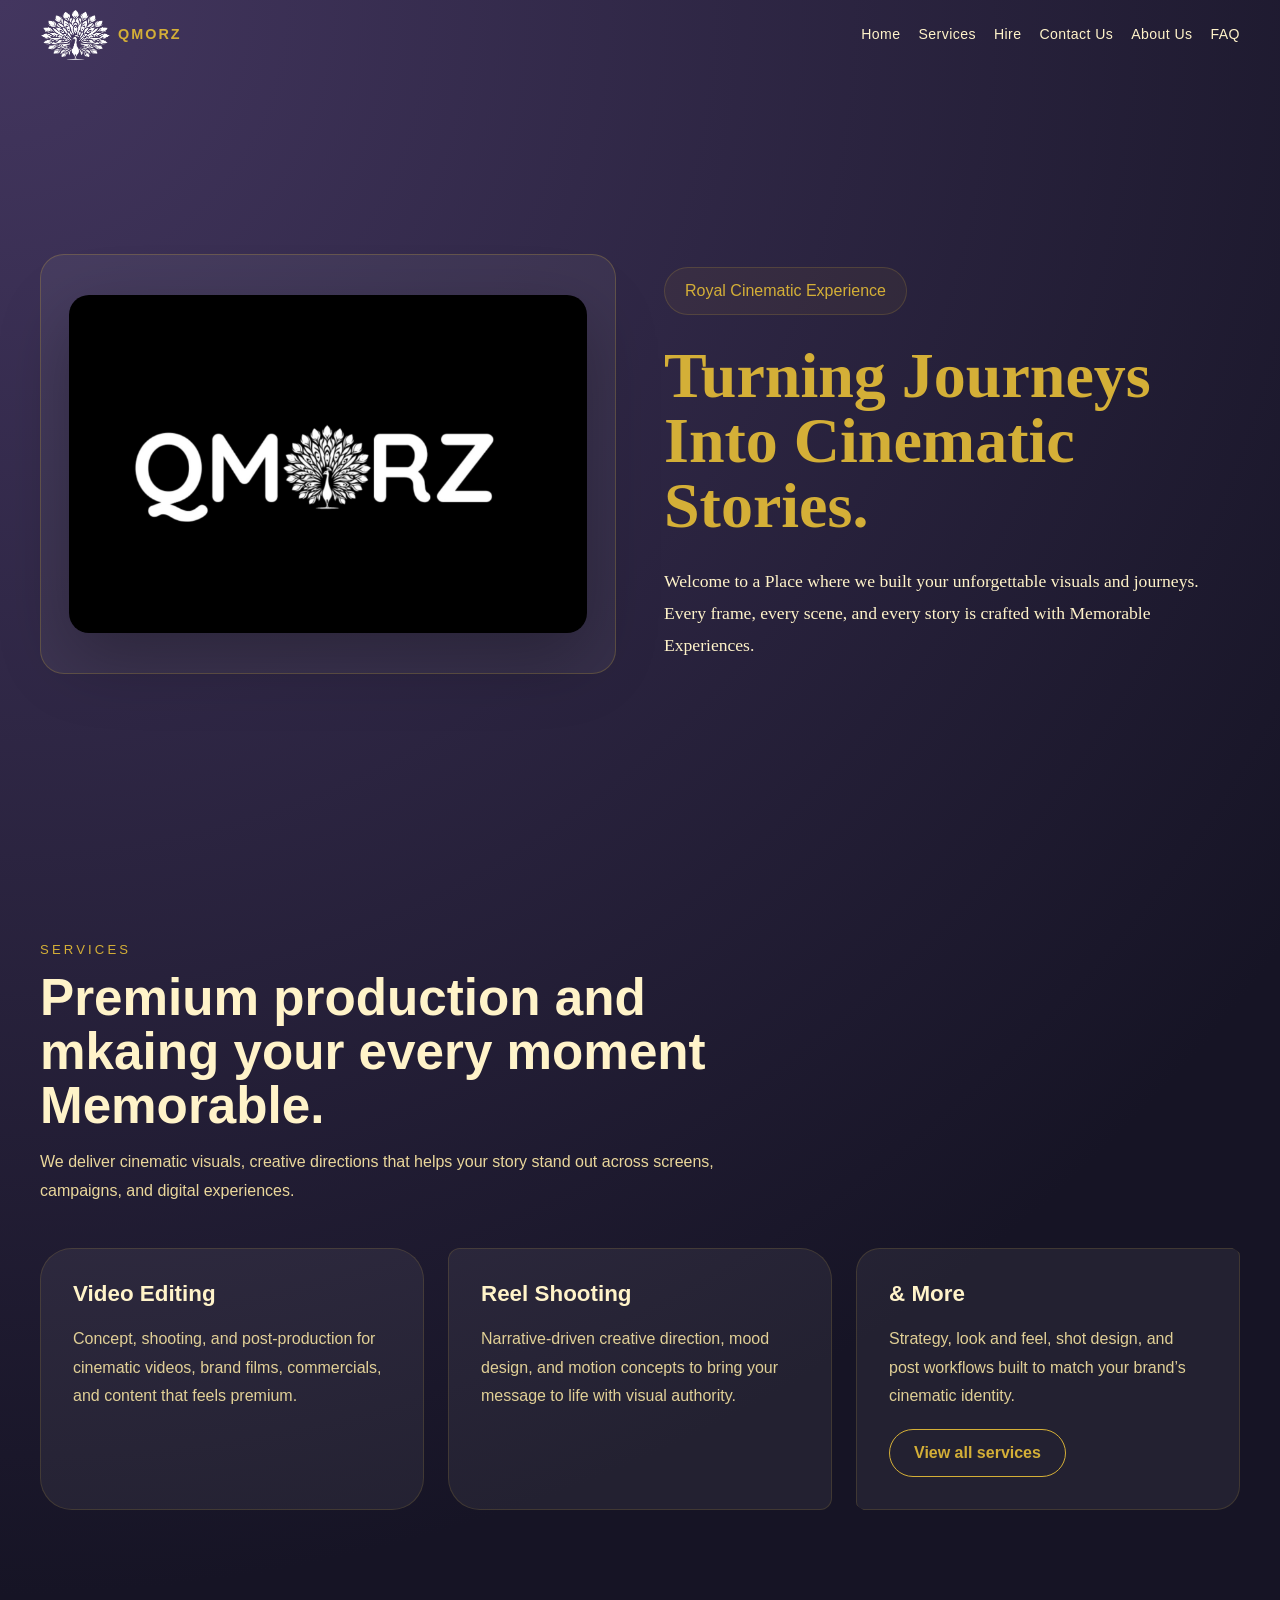
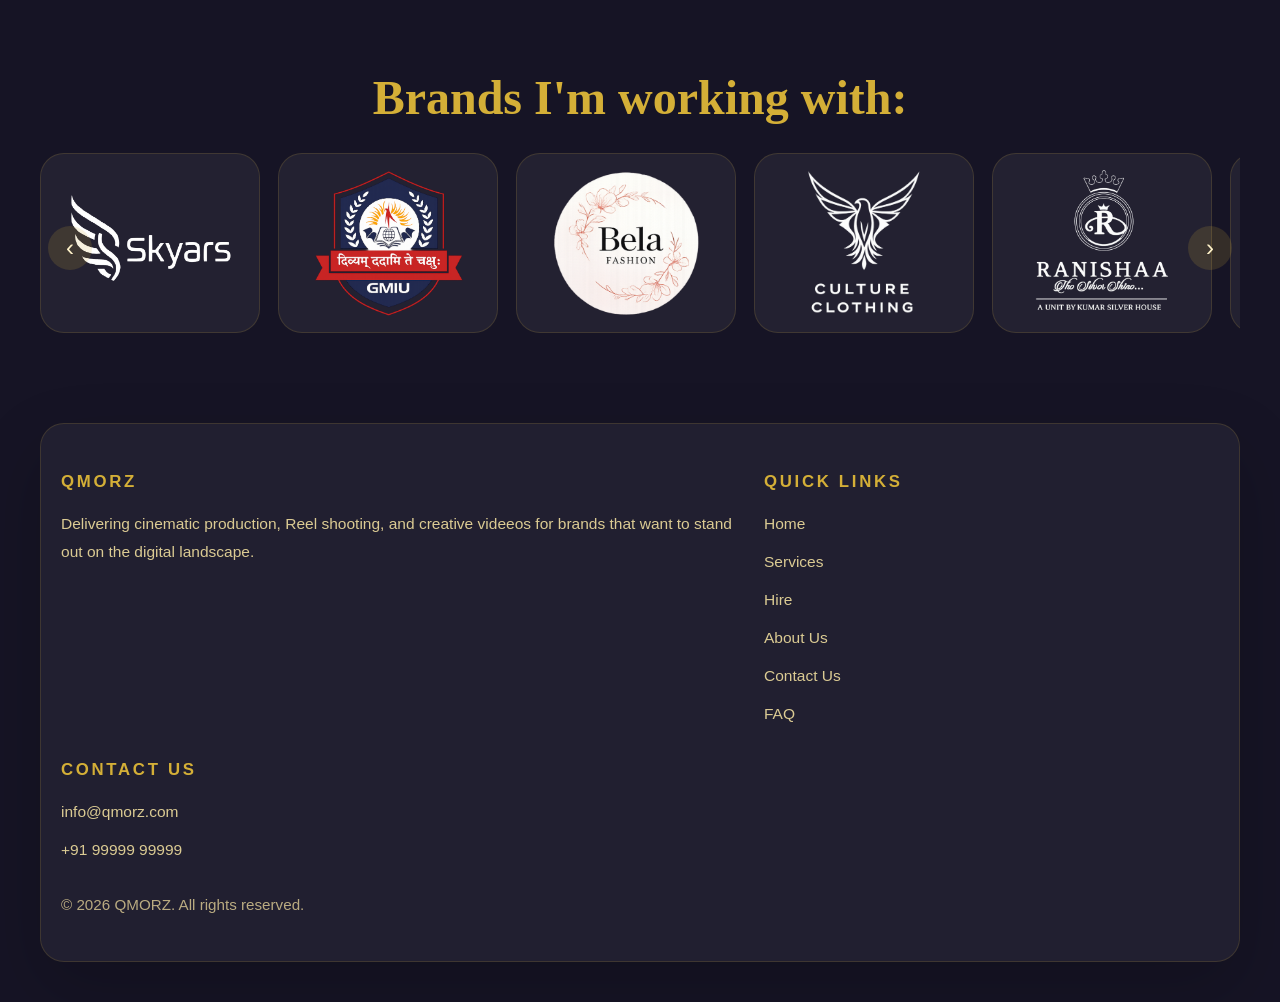
==== commit e5b7ac93: "Add files via upload" ====
--- a/index.html
+++ b/index.html
@@ -133,8 +133,9 @@
           <ul class="footer-links">
             <li><a href="index.html#home">Home</a></li>
             <li><a href="service.html">Services</a></li>
+            <li><a href="hire.html#hire">Hire</a></li>
             <li><a href="index.html#aboutus">About Us</a></li>
-            <li><a href="index.html#contact">Contact Us</a></li>
+            <li><a href="contactus.html">Contact Us</a></li>
             <li><a href="faq.html">FAQ</a></li>
           </ul>
         </div>
--- a/styles.css
+++ b/styles.css
@@ -380,7 +380,7 @@
 
 /* Reels grid (3x2) */
 .reel-grid {
-  display: grid;
+  display:grid;
   grid-template-columns: repeat(4, 1fr);
   gap: 18px;
 }
@@ -400,7 +400,7 @@
 .reel-item img {
   width: 100%;
   height: 100%;
-  object-fit: cover;
+  object-fit: justify;
   transition: transform 0.45s cubic-bezier(.2,.9,.3,1);
   display: block;
   border-radius: 12px;
@@ -556,6 +556,8 @@
 /* Footer */
 footer {
   padding: 48px 0;
+  margin: 0 auto 40px;
+  width: min(1200px, 100% - 40px);
   background: rgba(255, 255, 255, 0.05);
   border: 1px solid rgba(212, 175, 55, 0.16);
   border-radius: 24px;
@@ -733,7 +735,8 @@
 }
 
 .contact-form input,
-.contact-form textarea {
+.contact-form textarea,
+.contact-form select {
   padding: 14px 16px;
   border: 1px solid rgba(212, 175, 55, 0.16);
   border-radius: 12px;
@@ -744,8 +747,25 @@
   transition: border-color 0.2s ease;
 }
 
+.contact-form select {
+  appearance: none;
+  -webkit-appearance: none;
+  cursor: pointer;
+  padding-right: 44px;
+  background-image: url("data:image/svg+xml,%3Csvg xmlns='http://www.w3.org/2000/svg' width='14' height='8' viewBox='0 0 14 8' fill='none'%3E%3Cpath d='M1 1L7 7L13 1' stroke='%23d4af37' stroke-width='1.5' stroke-linecap='round' stroke-linejoin='round'/%3E%3C/svg%3E");
+  background-repeat: no-repeat;
+  background-position: right 16px center;
+  background-size: 14px 8px;
+}
+
+.contact-form select option {
+  background: #161425;
+  color: var(--text-color);
+}
+
 .contact-form input:focus,
-.contact-form textarea:focus {
+.contact-form textarea:focus,
+.contact-form select:focus {
   outline: none;
   border-color: rgba(212, 175, 55, 0.4);
 }
@@ -779,6 +799,62 @@
   background: #c79726;
 }
 
+/* Hire page */
+.hire-section {
+  padding: 60px 0 80px;
+}
+
+.hire-hero {
+  max-width: 900px;
+  margin: 0 auto 40px;
+  text-align: left;
+}
+
+.hire-hero h1 {
+  font-family: "Times New Roman", serif;
+  font-size: clamp(2rem, 3.5vw, 3.2rem);
+  color: var(--accent-color);
+  margin: 0;
+  font-weight: 700;
+  line-height: 1.15;
+}
+
+.hire-form-section {
+  max-width: 900px;
+  margin: 0 auto;
+}
+
+.hire-form-section .contact-form-panel {
+  box-shadow: 0 28px 70px rgba(0, 0, 0, 0.18);
+}
+
+.hire-form-section .contact-form {
+  display: flex;
+  flex-direction: column;
+}
+
+.hire-form-section .form-row:last-of-type {
+  margin-bottom: 0;
+}
+
+@media (max-width: 760px) {
+  .hire-section {
+    padding: 40px 0 60px;
+  }
+
+  .hire-hero {
+    margin-bottom: 28px;
+  }
+
+  .hire-form-section .contact-form-panel {
+    padding: 28px;
+  }
+
+  .hire-form-section .form-row {
+    grid-template-columns: 1fr;
+  }
+}
+
 /* FAQ section */
 .faq-section {
   padding: 80px 0;
@@ -848,7 +924,7 @@
 /* FAQ open state */
 .faq-item.open .faq-answer {
   padding: 18px 30px 26px;
-  margin-top: 12px;
+  margin-top: 10px;
   background: var(--panel-color);
   border: 1px solid rgba(212, 175, 55, 0.14);
   border-radius: 12px;
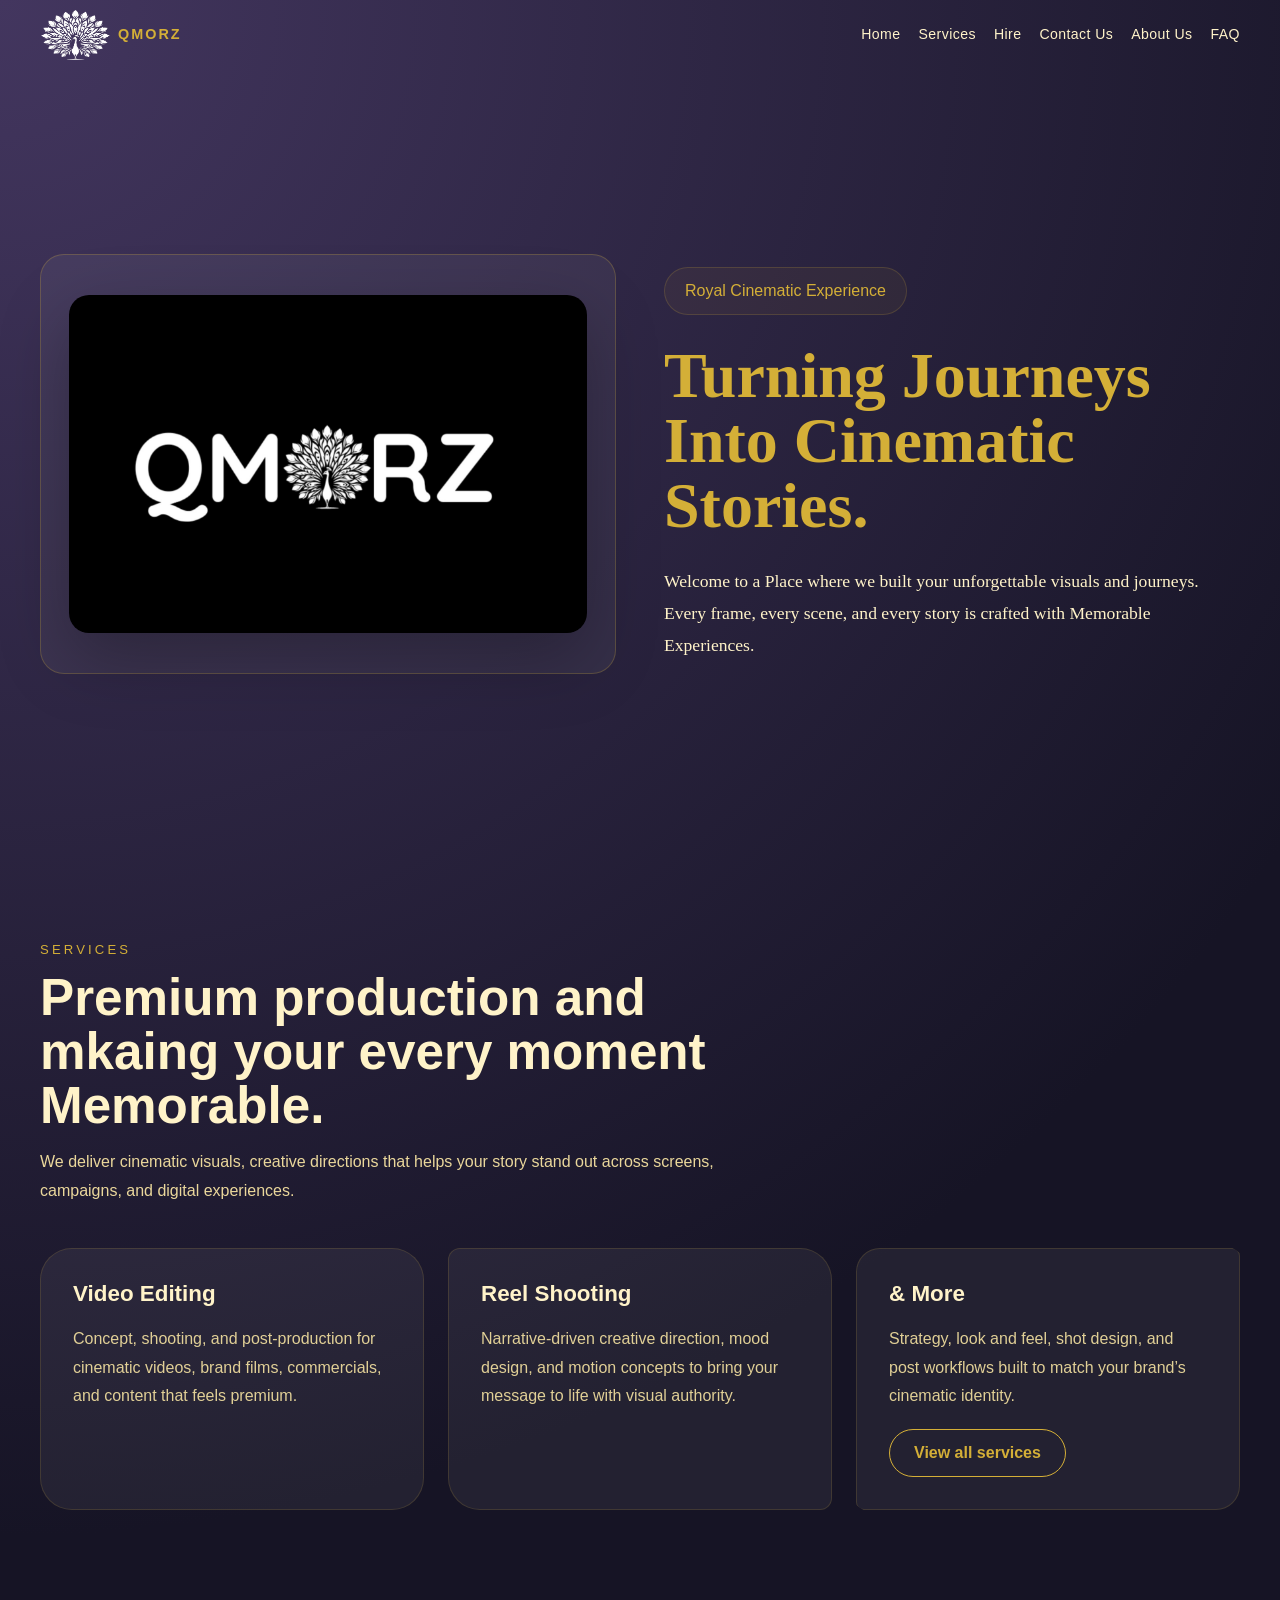
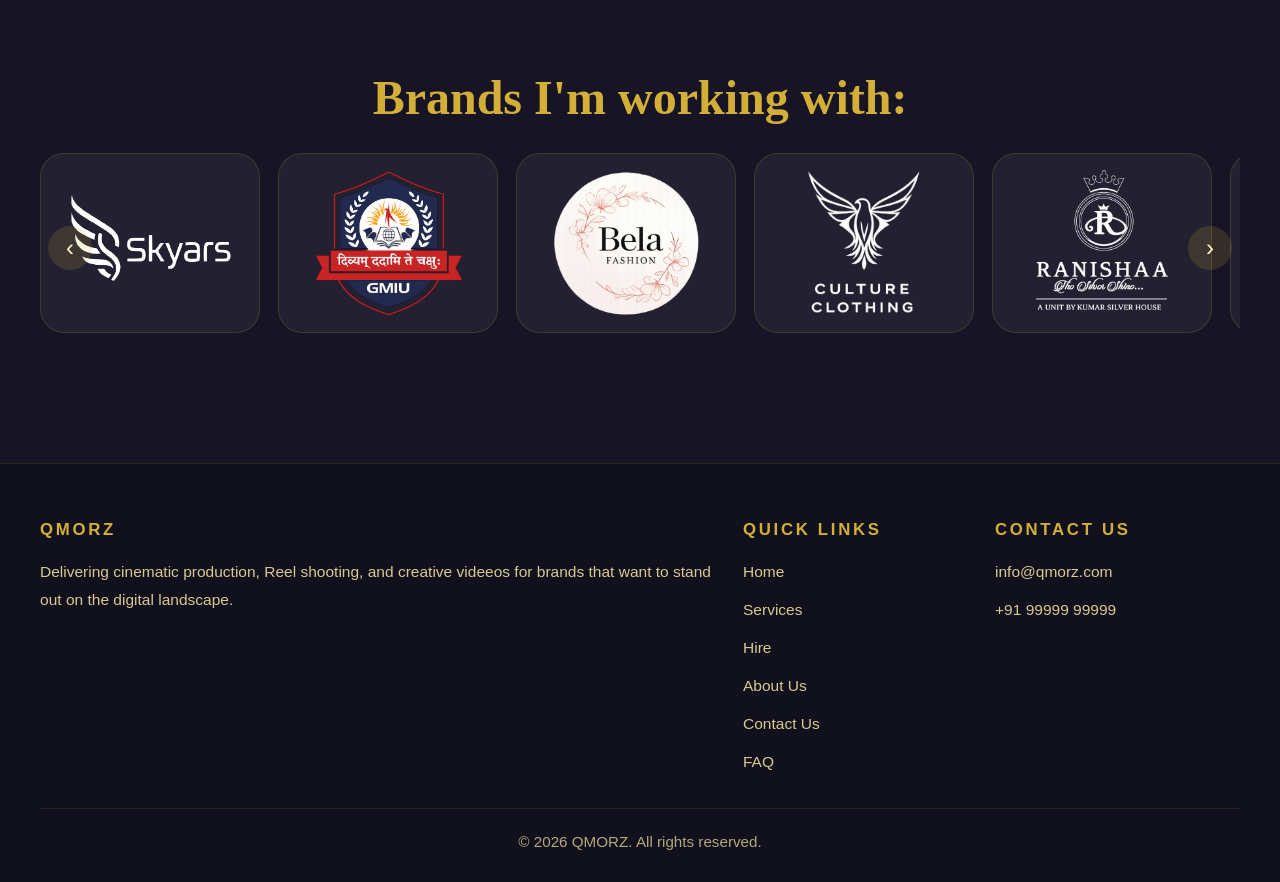
==== commit 27e63a41: "Add files via upload" ====
--- a/index.html
+++ b/index.html
@@ -133,7 +133,7 @@
           <ul class="footer-links">
             <li><a href="index.html#home">Home</a></li>
             <li><a href="service.html">Services</a></li>
-            <li><a href="hire.html#hire">Hire</a></li>
+            <li><a href="hire.html">Hire</a></li>
             <li><a href="index.html#aboutus">About Us</a></li>
             <li><a href="contactus.html">Contact Us</a></li>
             <li><a href="faq.html">FAQ</a></li>
--- a/styles.css
+++ b/styles.css
@@ -555,13 +555,14 @@
 
 /* Footer */
 footer {
-  padding: 48px 0;
-  margin: 0 auto 40px;
-  width: min(1200px, 100% - 40px);
-  background: rgba(255, 255, 255, 0.05);
-  border: 1px solid rgba(212, 175, 55, 0.16);
-  border-radius: 24px;
-  box-shadow: 0 28px 70px rgba(0, 0, 0, 0.18);
+  width: 100%;
+  padding: 56px 0 32px;
+  margin-top: 40px;
+  background: rgba(0, 0, 0, 0.22);
+  border: none;
+  border-top: 1px solid rgba(212, 175, 55, 0.12);
+  border-radius: 0;
+  box-shadow: none;
 }
 
 footer .footer-inner {
@@ -615,8 +616,11 @@
 
 footer .footer-note {
   margin-top: 32px;
+  padding-top: 24px;
+  border-top: 1px solid rgba(212, 175, 55, 0.1);
   color: rgba(245, 226, 161, 0.72);
   font-size: 0.95rem;
+  text-align: center;
 }
 
 /* Contact page */
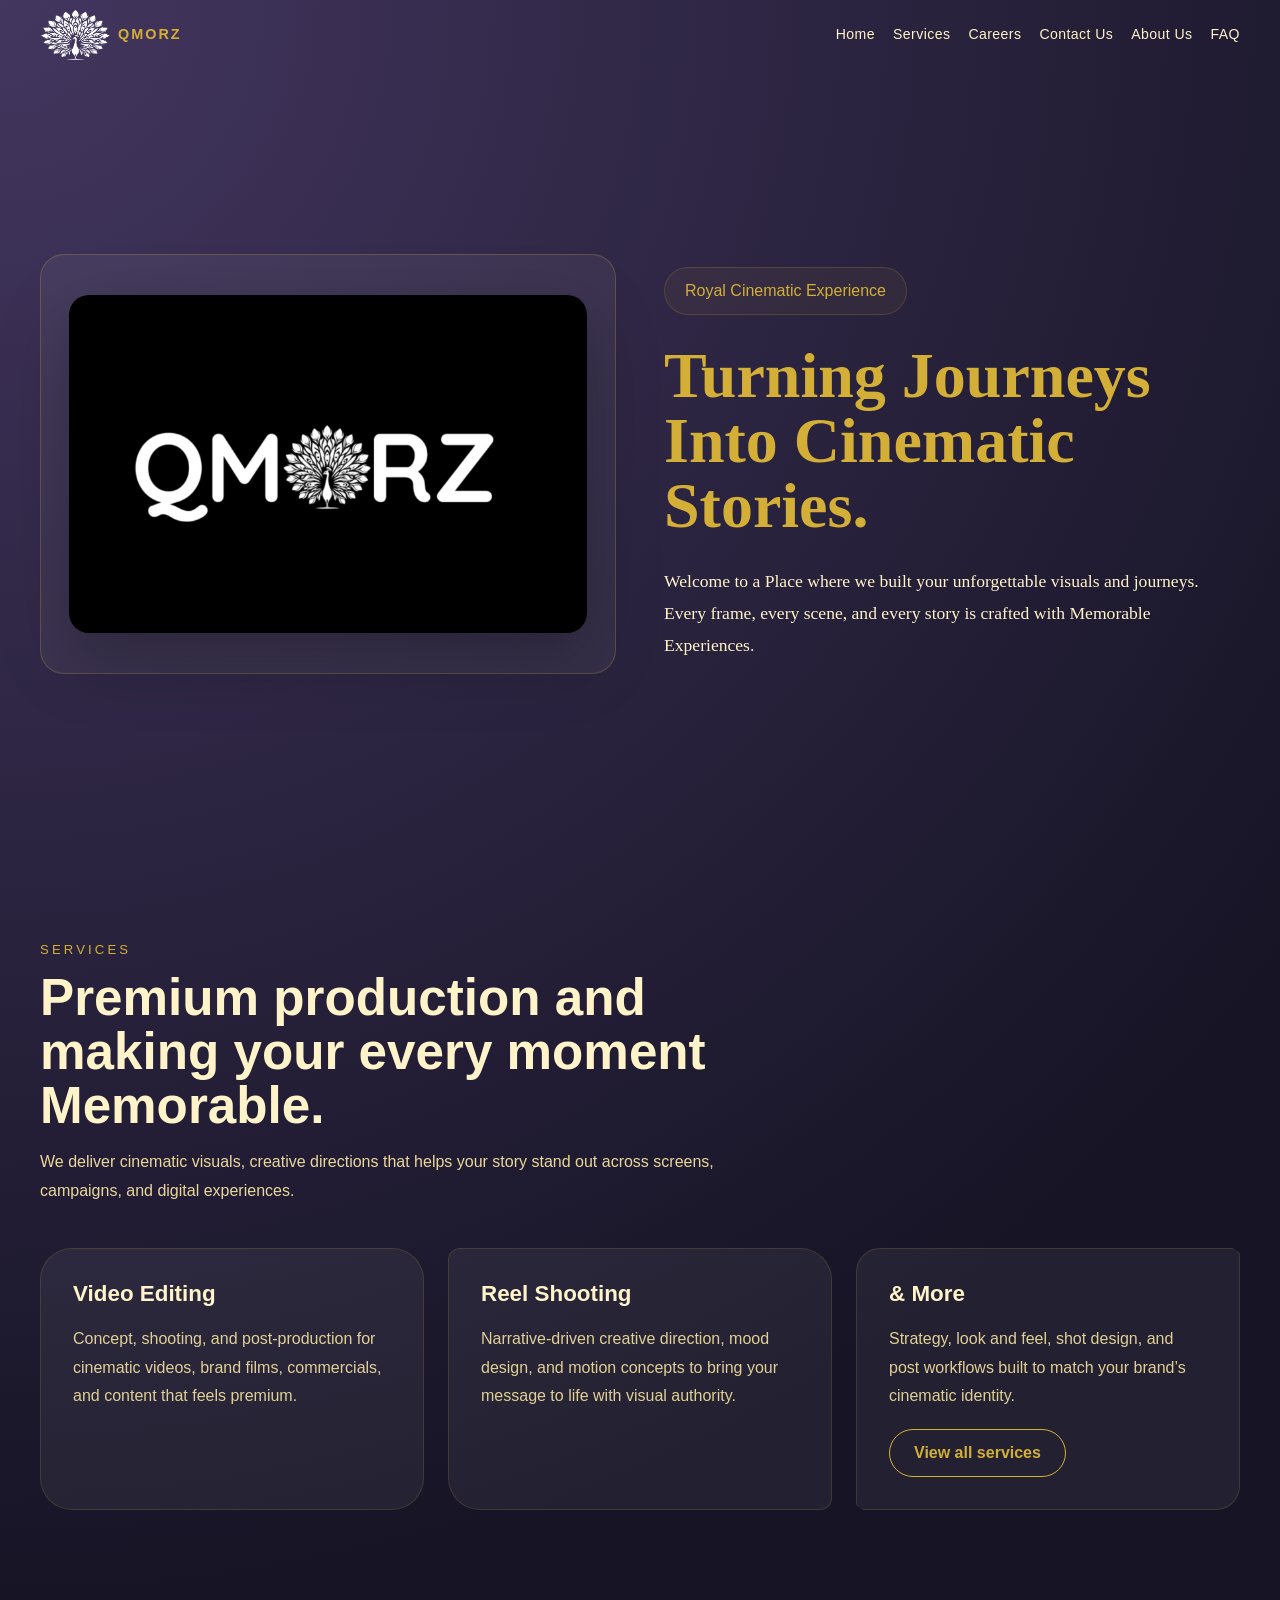
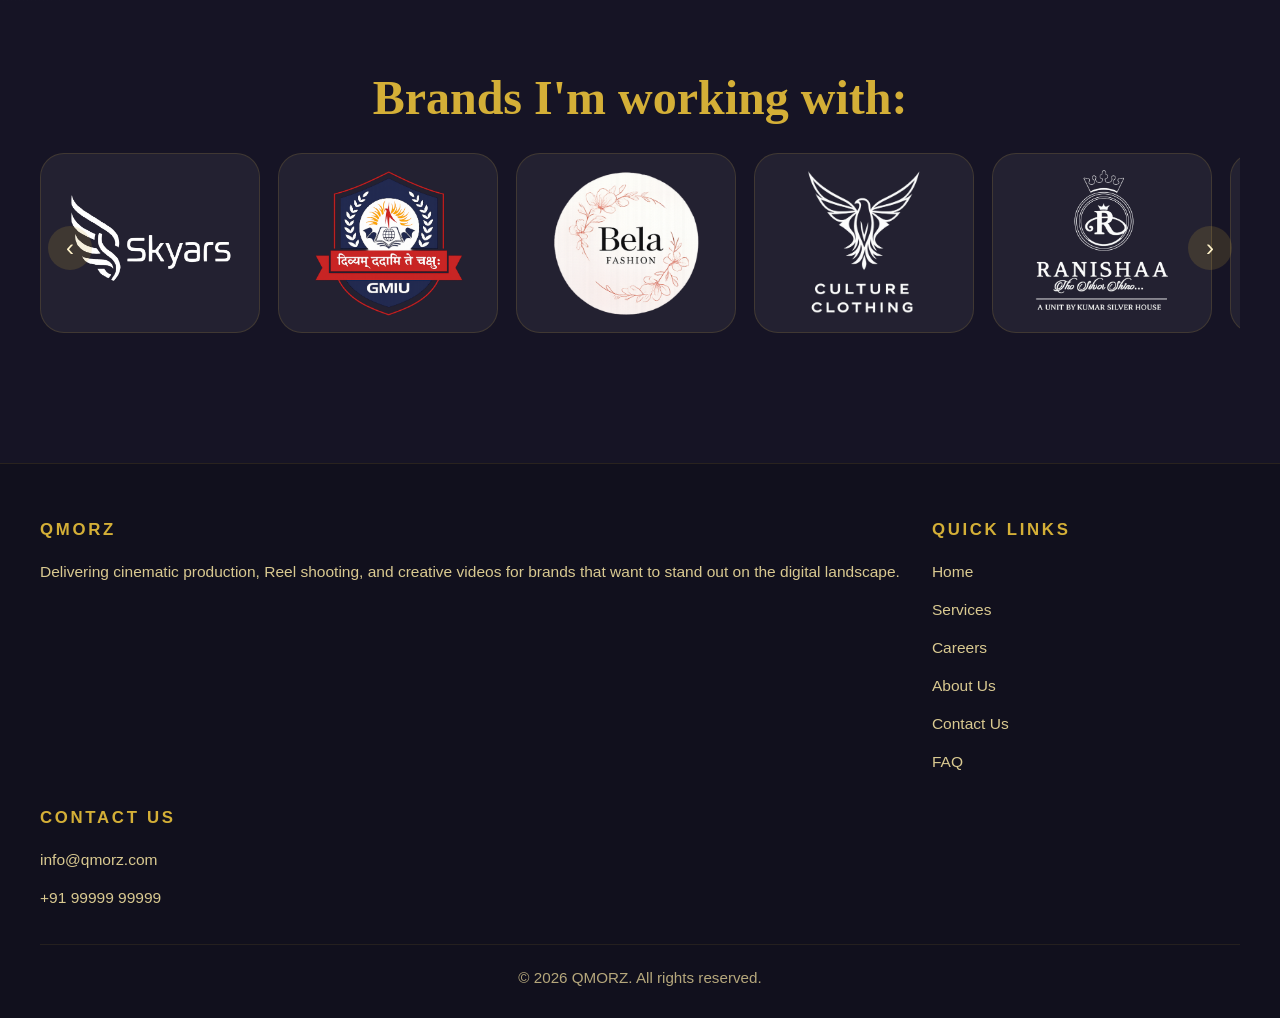
==== commit 3cc06c9c: "Add files via upload" ====
--- a/index.html
+++ b/index.html
@@ -2,11 +2,10 @@
 <html lang="en">
 <head>
   <meta charset="UTF-8" />
-  <meta name="viewport" content="width=device-width, initial-scale=1.0" />
+  <meta name="viewport" content="width=device-width, initial-scale=1.0">
   <title>QMORZ | Home</title>
   <link rel="icon" href="4-removebg-preview.png" type="image/png">
   <link rel="stylesheet" href="styles.css" />
-  
 </head>
 <body>
   <header>
@@ -18,14 +17,14 @@
           </div>
           <div class="brand-title">QMORZ</div>
         </div>
-
-        <nav>
+        <div class="menu-toggle" id="menu-toggle">☰</div>
+        <nav id="navbar">
           <ul>
-            <li><a href="#home">Home</a></li>
+            <li><a href="index.html">Home</a></li>
             <li><a href="service.html">Services</a></li>
-            <li><a href="hire.html#hire">Hire</a></li>
+            <li><a href="careers.html">Careers</a></li>
             <li><a href="contactus.html">Contact Us</a></li>
-            <li><a href="#about">About Us</a></li>
+            <li><a href="index.html#about">About Us</a></li>
             <li><a href="faq.html">FAQ</a></li>
           </ul>
         </nav>
@@ -33,7 +32,6 @@
     </div>
   </header>
 
-  <!-- Home/Hero Section -->
   <main class="container">
     <section class="hero" id="home">
       <div class="hero-panel">
@@ -56,11 +54,10 @@
       </div>
     </section>
    
-    <!-- Services Section -->
     <section class="services" id="services">
       <div class="services-intro">
         <span class="section-tag">Services</span>
-        <h2>Premium production and mkaing your every moment Memorable.</h2>
+        <h2>Premium production and making your every moment Memorable.</h2>
         <p>
           We deliver cinematic visuals, creative directions that helps
           your story stand out across screens, campaigns, and digital experiences.
@@ -95,7 +92,6 @@
       </div>
     </section>
 
-    <!-- Brand Carousel -->
     <section class="brand-carousel">
       <div class="section-header">
         <h2>Brands I'm working with:</h2>
@@ -118,14 +114,12 @@
     </section>
   </main>
   
-  <!-- Footer -->
   <footer>
     <div class="container">
       <div class="footer-inner">
         <div class="footer-brand">
           <h3>QMORZ</h3>
-          <p>Delivering cinematic production, Reel shooting,
-              and creative videeos for brands that want to stand<br> out on the digital landscape.</p>
+          <p>Delivering cinematic production, Reel shooting, and creative videos for brands that want to stand out on the digital landscape.</p>
         </div>
 
         <div class="footer-section">
@@ -133,8 +127,8 @@
           <ul class="footer-links">
             <li><a href="index.html#home">Home</a></li>
             <li><a href="service.html">Services</a></li>
-            <li><a href="hire.html">Hire</a></li>
-            <li><a href="index.html#aboutus">About Us</a></li>
+            <li><a href="careers.html">Careers</a></li>
+            <li><a href="index.html#about">About Us</a></li>
             <li><a href="contactus.html">Contact Us</a></li>
             <li><a href="faq.html">FAQ</a></li>
           </ul>
@@ -153,69 +147,79 @@
   </footer>
 
   <script>
-    const track = document.querySelector('.carousel-track');
-    const btnLeft = document.querySelector('.carousel-btn.left');
-    const btnRight = document.querySelector('.carousel-btn.right');
-
-    if (track && btnLeft && btnRight) {
-      const slideAmount = () => {
-        const card = track.querySelector('.brand-card');
-        return (card ? card.offsetWidth + 18 : 240);
-      };
-
-      const scrollByAmount = (amount) => {
-        track.scrollBy({ left: amount, behavior: 'smooth' });
-      };
-
-      const autoAdvance = () => {
-        if (track.scrollLeft + track.clientWidth >= track.scrollWidth - 12) {
-          track.scrollTo({ left: 0, behavior: 'smooth' });
-        } else {
+    document.addEventListener("DOMContentLoaded", function () {
+      // Responsive Dynamic Header Code
+      const menuToggle = document.getElementById("menu-toggle");
+      const navbar = document.getElementById("navbar");
+
+      if (menuToggle && navbar) {
+        menuToggle.addEventListener("click", () => {
+          navbar.classList.toggle("active");
+          menuToggle.innerHTML = navbar.classList.contains("active") ? "✕" : "☰";
+        });
+      }
+
+      // Add glassmorphism to header when page scrolls
+      const header = document.querySelector('header');
+      if (header) {
+        const onScroll = () => {
+          if (window.scrollY > 30) header.classList.add('scrolled');
+          else header.classList.remove('scrolled');
+        };
+        onScroll();
+        window.addEventListener('scroll', onScroll, { passive: true });
+      }
+
+      // Carousel logic
+      const track = document.querySelector('.carousel-track');
+      const btnLeft = document.querySelector('.carousel-btn.left');
+      const btnRight = document.querySelector('.carousel-btn.right');
+
+      if (track && btnLeft && btnRight) {
+        const slideAmount = () => {
+          const card = track.querySelector('.brand-card');
+          return (card ? card.offsetWidth + 18 : 240);
+        };
+
+        const scrollByAmount = (amount) => {
+          track.scrollBy({ left: amount, behavior: 'smooth' });
+        };
+
+        const autoAdvance = () => {
+          if (track.scrollLeft + track.clientWidth >= track.scrollWidth - 12) {
+            track.scrollTo({ left: 0, behavior: 'smooth' });
+          } else {
+            scrollByAmount(slideAmount());
+          }
+        };
+
+        const startAutoSlide = () => {
+          clearInterval(window.autoSlideTimer);
+          window.autoSlideTimer = setInterval(autoAdvance, 3200);
+        };
+
+        const stopAutoSlide = () => {
+          clearInterval(window.autoSlideTimer);
+        };
+
+        btnLeft.addEventListener('click', () => {
+          scrollByAmount(-slideAmount());
+          startAutoSlide();
+        });
+
+        btnRight.addEventListener('click', () => {
           scrollByAmount(slideAmount());
-        }
-      };
-
-      const startAutoSlide = () => {
-        clearInterval(window.autoSlideTimer);
-        window.autoSlideTimer = setInterval(autoAdvance, 3200);
-      };
-
-      const stopAutoSlide = () => {
-        clearInterval(window.autoSlideTimer);
-      };
-
-      btnLeft.addEventListener('click', () => {
-        scrollByAmount(-slideAmount());
+          startAutoSlide();
+        });
+
+        track.addEventListener('mouseenter', stopAutoSlide);
+        track.addEventListener('mouseleave', startAutoSlide);
+        track.addEventListener('touchstart', stopAutoSlide, { passive: true });
+        track.addEventListener('touchend', startAutoSlide, { passive: true });
+
         startAutoSlide();
-      });
-
-      btnRight.addEventListener('click', () => {
-        scrollByAmount(slideAmount());
-        startAutoSlide();
-      });
-
-      track.addEventListener('mouseenter', stopAutoSlide);
-      track.addEventListener('mouseleave', startAutoSlide);
-      track.addEventListener('touchstart', stopAutoSlide, { passive: true });
-      track.addEventListener('touchend', startAutoSlide, { passive: true });
-
-      startAutoSlide();
-    }
-  </script>
-  <script>
-    // Add glassmorphism to header when page scrolls
-    (function() {
-      const header = document.querySelector('header');
-      if (!header) return;
-
-      const onScroll = () => {
-        if (window.scrollY > 30) header.classList.add('scrolled');
-        else header.classList.remove('scrolled');
-      };
-
-      onScroll();
-      window.addEventListener('scroll', onScroll, { passive: true });
-    })();
+      }
+    });
   </script>
 </body>
-</html>
+</html>
--- a/styles.css
+++ b/styles.css
@@ -44,6 +44,7 @@
   justify-content: space-between;
   padding: 10px 0;
   transition: padding 0.25s ease;
+  position: relative;
 }
 
 /* Glassmorphism when scrolled */
@@ -380,7 +381,7 @@
 
 /* Reels grid (3x2) */
 .reel-grid {
-  display:grid;
+  display: grid;
   grid-template-columns: repeat(4, 1fr);
   gap: 18px;
 }
@@ -400,7 +401,7 @@
 .reel-item img {
   width: 100%;
   height: 100%;
-  object-fit: justify;
+  object-fit: cover;
   transition: transform 0.45s cubic-bezier(.2,.9,.3,1);
   display: block;
   border-radius: 12px;
@@ -994,7 +995,7 @@
   max-width: 100%;
   height: auto;
   max-height: 100%;
-  object-fit: auto;
+  object-fit: contain;
 }
 
 .carousel-btn {
@@ -1090,3 +1091,62 @@
     max-width: 100%;
   }
 }
+
+/* ==================================
+   HAMBURGER MENU (FIXED)
+================================== */
+.menu-toggle {
+  display: none;
+  font-size: 28px;
+  color: var(--accent-color);
+  cursor: pointer;
+  user-select: none;
+  font-weight: bold;
+}
+
+@media (max-width: 768px) {
+  .menu-toggle {
+    display: block;
+    position: absolute;
+    right: 0;
+    top: 10px;
+    z-index: 1001;
+  }
+
+  #navbar {
+    display: none;
+    width: 100%;
+  }
+
+  #navbar.active {
+    display: block;
+  }
+
+  nav ul {
+    display: flex;
+    flex-direction: column;
+    align-items: center;
+    gap: 18px;
+    width: 100%;
+    margin-top: 15px;
+    padding: 20px;
+    background: rgba(22, 20, 37, 0.98);
+    backdrop-filter: blur(10px);
+    border: 1px solid rgba(212, 175, 55, 0.15);
+    border-radius: 16px;
+  }
+
+  .contact-grid,
+  .form-row {
+    grid-template-columns: 1fr;
+  }
+
+  .footer-inner {
+    flex-direction: column;
+  }
+}
+
+@keyframes slideDown {
+  from { opacity: 0; transform: translateY(-15px); }
+  to { opacity: 1; transform: translateY(0); }
+}
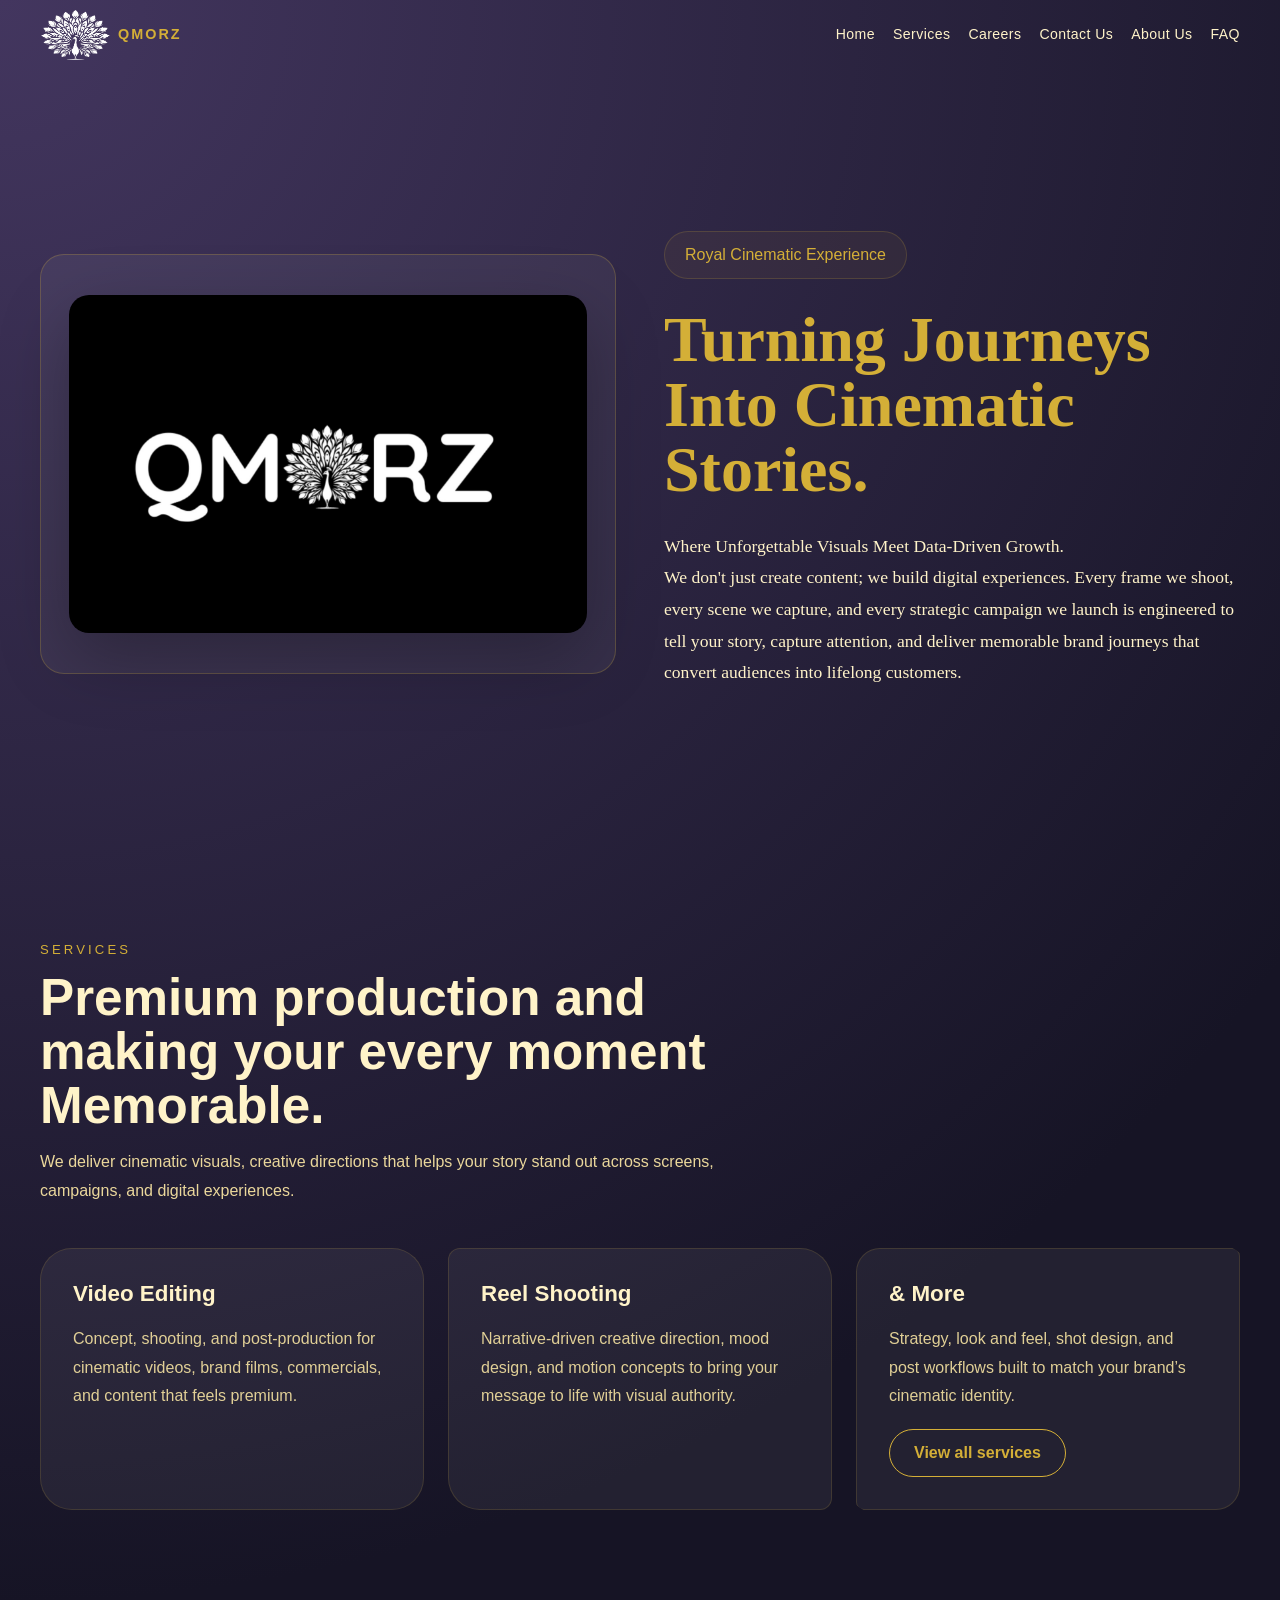
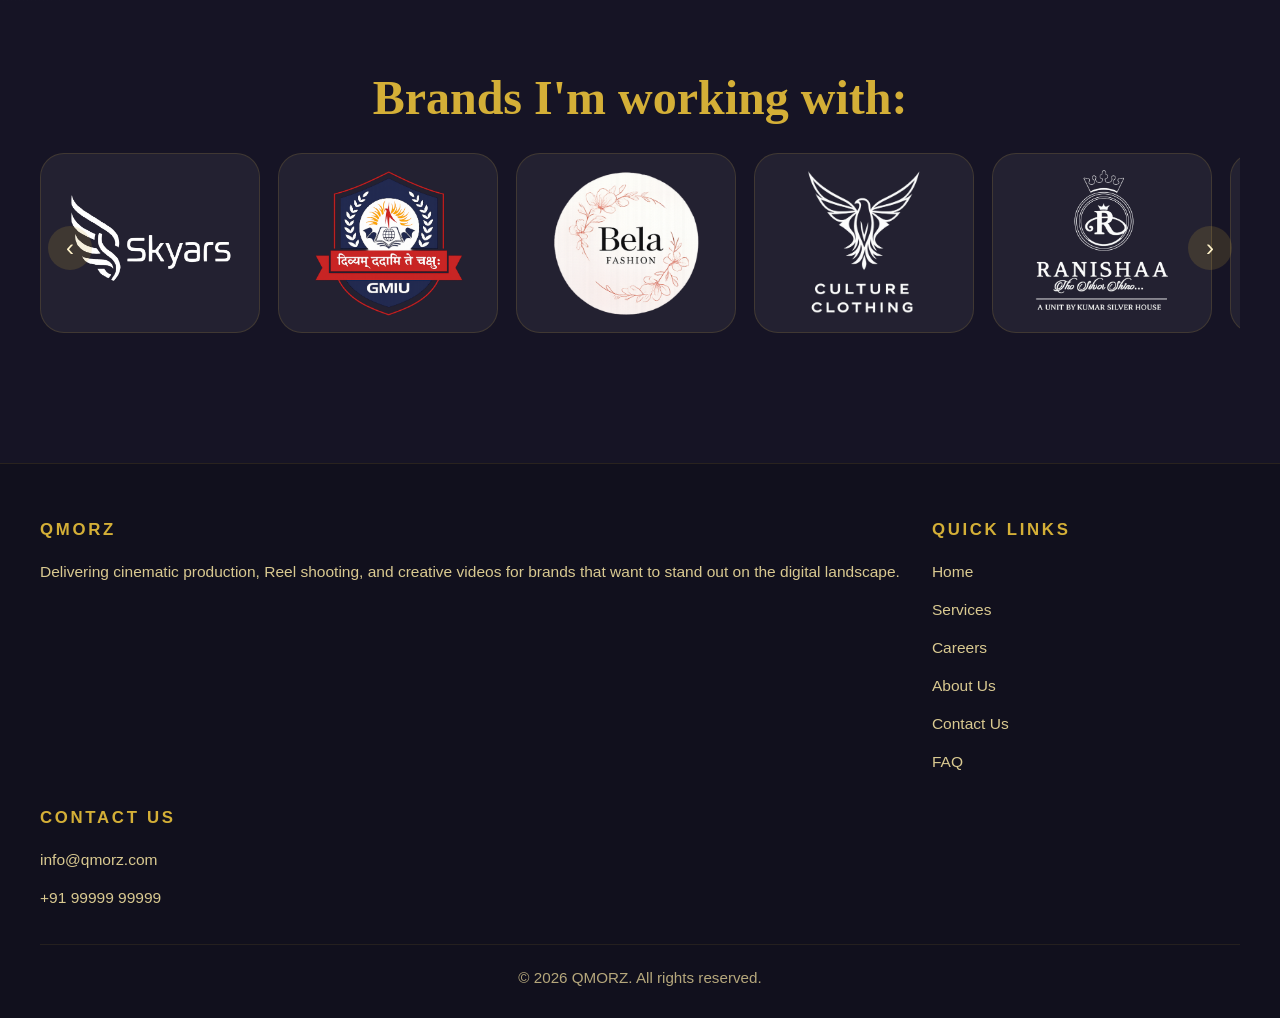
==== commit 54a603ab: "Add files via upload" ====
--- a/index.html
+++ b/index.html
@@ -24,7 +24,7 @@
             <li><a href="service.html">Services</a></li>
             <li><a href="careers.html">Careers</a></li>
             <li><a href="contactus.html">Contact Us</a></li>
-            <li><a href="index.html#about">About Us</a></li>
+            <li><a href="aboutus.html#about">About Us</a></li>
             <li><a href="faq.html">FAQ</a></li>
           </ul>
         </nav>
@@ -48,8 +48,10 @@
         <div class="callout">Royal Cinematic Experience</div>
         <h1>Turning Journeys Into Cinematic Stories.</h1>
         <p>
-          Welcome to a Place where we built your unforgettable visuals and journeys. Every frame,
-          every scene, and every story is crafted with Memorable Experiences.
+          Where Unforgettable Visuals Meet Data-Driven Growth.<br>
+          We don't just create content; we build digital experiences.
+          Every frame we shoot, every scene we capture, and every strategic campaign we launch is engineered to tell your story,
+          capture attention, and deliver memorable brand journeys that convert audiences into lifelong customers.
         </p>
       </div>
     </section>
@@ -128,7 +130,7 @@
             <li><a href="index.html#home">Home</a></li>
             <li><a href="service.html">Services</a></li>
             <li><a href="careers.html">Careers</a></li>
-            <li><a href="index.html#about">About Us</a></li>
+            <li><a href="aboutus.html#about">About Us</a></li>
             <li><a href="contactus.html">Contact Us</a></li>
             <li><a href="faq.html">FAQ</a></li>
           </ul>
--- a/styles.css
+++ b/styles.css
@@ -1,4 +1,6 @@
-/* Root variables */
+/* ==========================================================================
+   1. ROOT VARIABLES & GLOBAL RESET
+   ========================================================================== */
 :root {
   --bg-color: #161425;
   --accent-color: #d4af37;
@@ -8,14 +10,12 @@
   --hero-overlay: rgba(255, 255, 255, 0.05);
 }
 
-/* Global reset */
 * {
   box-sizing: border-box;
   margin: 0;
   padding: 0;
 }
 
-/* Body styles */
 body {
   min-height: 100vh;
   background: radial-gradient(circle at top left, #43365f 0%, #161425 55%);
@@ -23,7 +23,14 @@
   font-family: "Segoe UI", Tahoma, Geneva, Verdana, sans-serif;
 }
 
-/* Header / navigation */
+.container {
+  width: min(1200px, 100% - 40px);
+  margin: 0 auto;
+}
+
+/* ==========================================================================
+   2. HEADER & NAVIGATION (STICKY & GLASSMORPHISM)
+   ========================================================================== */
 header {
   position: sticky;
   top: 0;
@@ -33,11 +40,6 @@
   transition: background 0.35s ease, box-shadow 0.35s ease, backdrop-filter 0.35s ease, border-color 0.35s ease, padding 0.25s ease;
 }
 
-.container {
-  width: min(1200px, 100% - 40px);
-  margin: 0 auto;
-}
-
 .nav-bar {
   display: flex;
   align-items: center;
@@ -47,7 +49,6 @@
   position: relative;
 }
 
-/* Glassmorphism when scrolled */
 header.scrolled {
   background: var(--panel-color);
   border-bottom: 1px solid var(--border-color);
@@ -103,11 +104,14 @@
 }
 
 nav a:hover,
-nav a:focus {
-  color: var(--accent-color);
-}
-
-/* Hero section */
+nav a:focus,
+nav a.active {
+  color: var(--accent-color);
+}
+
+/* ==========================================================================
+   3. HOME / HERO SECTION
+   ========================================================================== */
 .hero {
   display: grid;
   grid-template-columns: 1fr 1fr;
@@ -166,7 +170,6 @@
   color: var(--text-color);
 }
 
-/* Hero callout */
 .hero-copy .callout {
   display: inline-flex;
   align-items: center;
@@ -246,7 +249,9 @@
   font-size: 0.95rem;
 }
 
-/* Services section */
+/* ==========================================================================
+   4. SERVICES SECTION & SERVICE CARDS
+   ========================================================================== */
 .services {
   padding: 80px 0;
 }
@@ -283,7 +288,6 @@
   gap: 24px;
 }
 
-/* Service cards */
 .service-card {
   background: var(--panel-color);
   border: 1px solid rgba(212, 175, 55, 0.16);
@@ -302,17 +306,14 @@
   box-shadow: 0 28px 80px rgba(0, 0, 0, 0.18);
 }
 
-/* First service card - rounded circles on corners */
 .service-card:nth-child(1) {
   border-radius: 32px;
 }
 
-/* Second service card - asymmetric rounded corners */
 .service-card:nth-child(2) {
   border-radius: 12px 32px 12px 32px;
 }
 
-/* Third service card - polygon clip-path */
 .service-card:nth-child(3) {
   border-radius: 24px 8px 24px 8px;
   clip-path: polygon(2% 0%, 98% 0%, 100% 2%, 100% 98%, 98% 100%, 2% 100%, 0% 98%, 0% 2%);
@@ -330,7 +331,6 @@
   color: rgba(245, 226, 161, 0.9);
 }
 
-/* Service button */
 .service-button {
   margin-top: auto;
   align-self: flex-start;
@@ -349,7 +349,9 @@
   color: #121018;
 }
 
-/* Service page specific */
+/* ==========================================================================
+   5. SERVICE INTERNAL MEDIA HUB (REELS & LANDSCAPE SHOWCASE)
+   ========================================================================== */
 .service-page-intro {
   padding: 80px 0 20px;
 }
@@ -379,7 +381,6 @@
   gap: 24px;
 }
 
-/* Reels grid (3x2) */
 .reel-grid {
   display: grid;
   grid-template-columns: repeat(4, 1fr);
@@ -411,7 +412,6 @@
   transform: scale(1.06);
 }
 
-/* Landscape 2x2 grid */
 .landscape-grid {
   display: grid;
   grid-template-columns: repeat(2, 1fr);
@@ -430,10 +430,19 @@
   cursor: pointer;
 }
 
-.landscape-item img { width:100%; height:100%; object-fit:cover; border-radius:12px; transition:transform 0.45s ease; }
-.landscape-item:hover img { transform: scale(1.03); }
-
-/* Modal player */
+.landscape-item img { 
+  width: 100%; 
+  height: 100%; 
+  object-fit: cover; 
+  border-radius: 12px; 
+  transition: transform 0.45s ease; 
+}
+
+.landscape-item:hover img { 
+  transform: scale(1.03); 
+}
+
+/* Video Player Modal Box */
 .video-modal { position: fixed; inset: 0; display: none; align-items: center; justify-content: center; z-index: 9999; }
 .video-modal[aria-hidden="false"] { display: flex; }
 .video-modal-backdrop { position: absolute; inset:0; background: rgba(0,0,0,0.6); }
@@ -531,7 +540,6 @@
   .service-section-copy {
     min-height: auto;
   }
-
   .service-page-intro {
     padding-top: 60px;
   }
@@ -542,11 +550,9 @@
   .service-video-frame {
     min-height: auto;
   }
-
   .service-video-frame {
     min-height: 260px;
   }
-
   .video-thumb {
     top: 16px;
     right: 16px;
@@ -554,79 +560,9 @@
   }
 }
 
-/* Footer */
-footer {
-  width: 100%;
-  padding: 56px 0 32px;
-  margin-top: 40px;
-  background: rgba(0, 0, 0, 0.22);
-  border: none;
-  border-top: 1px solid rgba(212, 175, 55, 0.12);
-  border-radius: 0;
-  box-shadow: none;
-}
-
-footer .footer-inner {
-  display: flex;
-  align-items: flex-start;
-  gap: 32px;
-  flex-wrap: wrap;
-}
-
-footer .footer-brand,
-footer .footer-section {
-  min-width: 220px;
-}
-
-footer .footer-brand h3,
-footer .footer-section h4 {
-  margin: 0 0 18px;
-  font-size: 1.05rem;
-  color: var(--accent-color);
-  letter-spacing: 0.16em;
-  text-transform: uppercase;
-  font-weight: 700;
-}
-
-footer .footer-brand p,
-footer .footer-links li,
-footer .footer-links a {
-  color: rgba(245, 226, 161, 0.88);
-  font-size: 0.97rem;
-  line-height: 1.8;
-}
-
-footer .footer-links {
-  list-style: none;
-  padding: 0;
-  margin: 0;
-  display: grid;
-  gap: 10px;
-}
-
-footer .footer-links a {
-  color: rgba(245, 226, 161, 0.88);
-  text-decoration: none;
-  transition: color 0.2s ease;
-}
-
-footer .footer-links a:hover,
-footer .footer-links a:focus {
-  color: var(--accent-color);
-}
-
-footer .footer-note {
-  margin-top: 32px;
-  padding-top: 24px;
-  border-top: 1px solid rgba(212, 175, 55, 0.1);
-  color: rgba(245, 226, 161, 0.72);
-  font-size: 0.95rem;
-  text-align: center;
-}
-
-/* Contact page */
-
-/* Contact Hero */
+/* ==========================================================================
+   6. CONTACT US & CAREERS (SHARED DUAL-COLUMN GRID SECTIONS)
+   ========================================================================== */
 .contact-hero {
   padding: 60px 0 80px;
   text-align: left;
@@ -640,7 +576,6 @@
   font-weight: 700;
 }
 
-/* Contact grid layout */
 .contact-grid {
   display: grid;
   grid-template-columns: 1fr 1.2fr;
@@ -655,7 +590,7 @@
   gap: 24px;
 }
 
-/* Contact cards */
+/* Inquiry Display Panels */
 .inquiry-card {
   background: rgba(255, 255, 255, 0.05);
   border: 1px solid rgba(212, 175, 55, 0.16);
@@ -707,7 +642,7 @@
   color: var(--accent-color);
 }
 
-/* Contact form panel */
+/* Input Form Panels */
 .contact-form-panel {
   background: rgba(255, 255, 255, 0.05);
   border: 1px solid rgba(212, 175, 55, 0.16);
@@ -715,7 +650,6 @@
   padding: 40px;
 }
 
-/* Form rows and fields */
 .form-row {
   display: grid;
   grid-template-columns: 1fr 1fr;
@@ -804,13 +738,15 @@
   background: #c79726;
 }
 
-/* Hire page */
+/* ==========================================================================
+   7. CAREERS PAGE EXTENSIONS
+   ========================================================================== */
 .hire-section {
   padding: 60px 0 80px;
 }
 
 .hire-hero {
-  max-width: 900px;
+  max-width: 1200px;
   margin: 0 auto 40px;
   text-align: left;
 }
@@ -824,43 +760,21 @@
   line-height: 1.15;
 }
 
-.hire-form-section {
-  max-width: 900px;
-  margin: 0 auto;
-}
-
-.hire-form-section .contact-form-panel {
-  box-shadow: 0 28px 70px rgba(0, 0, 0, 0.18);
-}
-
-.hire-form-section .contact-form {
-  display: flex;
-  flex-direction: column;
-}
-
-.hire-form-section .form-row:last-of-type {
-  margin-bottom: 0;
+.inquiry-card .inquiry-static-text {
+  font-size: 1.1rem;
+  font-weight: 500;
+  color: var(--text-color);
+  line-height: 1.5;
 }
 
 @media (max-width: 760px) {
-  .hire-section {
-    padding: 40px 0 60px;
-  }
-
-  .hire-hero {
-    margin-bottom: 28px;
-  }
-
-  .hire-form-section .contact-form-panel {
-    padding: 28px;
-  }
-
-  .hire-form-section .form-row {
-    grid-template-columns: 1fr;
-  }
-}
-
-/* FAQ section */
+  .hire-section { padding: 40px 0 60px; }
+  .hire-hero { margin-bottom: 28px; }
+}
+
+/* ==========================================================================
+   8. FAQ ACCORDION HANDLERS
+   ========================================================================== */
 .faq-section {
   padding: 80px 0;
   font-family: "Times New Roman", Times, serif;
@@ -926,7 +840,6 @@
   line-height: 1.8;
 }
 
-/* FAQ open state */
 .faq-item.open .faq-answer {
   padding: 18px 30px 26px;
   margin-top: 10px;
@@ -936,6 +849,9 @@
   box-sizing: border-box;
 }
 
+/* ==========================================================================
+   9. BRAND CAROUSEL SLIDER
+   ========================================================================== */
 .brand-carousel {
   padding: 80px 0;
   font-family: "Times New Roman", Times, serif;
@@ -948,7 +864,6 @@
   text-align: center;
 }
 
-/* Brand carousel section */
 .carousel-wrapper {
   position: relative;
   overflow: hidden;
@@ -977,11 +892,9 @@
   border-radius: 24px;
   background: rgba(255, 255, 255, 0.06);
   border: 1px solid rgba(212, 175, 55, 0.16);
-  
   display: flex;
   justify-content: center;
   align-items: center;
-  
   color: rgba(245, 226, 161, 0.95);
   font-size: 1rem;
   scroll-snap-align: start;
@@ -1013,56 +926,109 @@
   z-index: 1;
 }
 
-.carousel-btn.left {
-  left: 8px;
-}
-
-.carousel-btn.right {
-  right: 8px;
-}
-
-.carousel-btn:hover {
-  background: rgba(212, 175, 55, 0.25);
-}
-
-/* Responsive media queries */
-@media (max-width: 760px) {
-  .form-panel {
-    margin: 60px auto 80px;
-    padding: 28px;
-  }
-}
-
+.carousel-btn.left { left: 8px; }
+.carousel-btn.right { right: 8px; }
+.carousel-btn:hover { background: rgba(212, 175, 55, 0.25); }
+
+/* ==========================================================================
+   10. FOOTER BLOCKS
+   ========================================================================== */
+footer {
+  width: 100%;
+  padding: 56px 0 32px;
+  margin-top: 40px;
+  background: rgba(0, 0, 0, 0.22);
+  border: none;
+  border-top: 1px solid rgba(212, 175, 55, 0.12);
+  border-radius: 0;
+  box-shadow: none;
+}
+
+footer .footer-inner {
+  display: flex;
+  align-items: flex-start;
+  gap: 32px;
+  flex-wrap: wrap;
+}
+
+footer .footer-brand,
+footer .footer-section {
+  min-width: 220px;
+}
+
+footer .footer-brand h3,
+footer .footer-section h4 {
+  margin: 0 0 18px;
+  font-size: 1.05rem;
+  color: var(--accent-color);
+  letter-spacing: 0.16em;
+  text-transform: uppercase;
+  font-weight: 700;
+}
+
+footer .footer-brand p,
+footer .footer-links li,
+footer .footer-links a {
+  color: rgba(245, 226, 161, 0.88);
+  font-size: 0.97rem;
+  line-height: 1.8;
+}
+
+footer .footer-links {
+  list-style: none;
+  padding: 0;
+  margin: 0;
+  display: grid;
+  gap: 10px;
+}
+
+footer .footer-links a {
+  color: rgba(245, 226, 161, 0.88);
+  text-decoration: none;
+  transition: color 0.2s ease;
+}
+
+footer .footer-links a:hover,
+footer .footer-links a:focus {
+  color: var(--accent-color);
+}
+
+footer .footer-note {
+  margin-top: 32px;
+  padding-top: 24px;
+  border-top: 1px solid rgba(212, 175, 55, 0.1);
+  color: rgba(245, 226, 161, 0.72);
+  font-size: 0.95rem;
+  text-align: center;
+}
+
+/* ==========================================================================
+   11. MEDIA QUERIES & TABLET FLUID LAYOUT
+   ========================================================================== */
 @media (max-width: 950px) {
   .hero {
     grid-template-columns: 1fr;
     min-height: auto;
   }
-
   .hero-panel {
     min-height: auto;
     padding: 20px;
   }
-
   .hero-image {
     max-width: 100%;
     max-height: none;
     height: auto;
   }
-
   .hero-image img {
     height: auto;
   }
-
   .hero-actions {
     flex-direction: column;
     align-items: stretch;
   }
-
   .hero-stats {
     grid-template-columns: 1fr;
   }
-
   .service-grid {
     grid-template-columns: 1fr;
   }
@@ -1074,27 +1040,23 @@
     align-items: flex-start;
     gap: 18px;
   }
-
   nav ul {
     gap: 16px;
   }
-
   .container {
     width: min(100%, 100% - 24px);
   }
-
   .hero-panel {
     padding: 16px;
   }
-
   .hero-copy p {
     max-width: 100%;
   }
 }
 
-/* ==================================
-   HAMBURGER MENU (FIXED)
-================================== */
+/* ==========================================================================
+   12. RESPONSIVE HAMBURGER NAVIGATION ENGINE (FIXED)
+   ========================================================================== */
 .menu-toggle {
   display: none;
   font-size: 28px;
@@ -1113,6 +1075,7 @@
     z-index: 1001;
   }
 
+  /* Structural block visibility handler */
   #navbar {
     display: none;
     width: 100%;
@@ -1134,6 +1097,7 @@
     backdrop-filter: blur(10px);
     border: 1px solid rgba(212, 175, 55, 0.15);
     border-radius: 16px;
+    animation: slideDown 0.3s ease;
   }
 
   .contact-grid,
@@ -1149,4 +1113,129 @@
 @keyframes slideDown {
   from { opacity: 0; transform: translateY(-15px); }
   to { opacity: 1; transform: translateY(0); }
+}
+
+/* ==========================================================================
+   13. ABOUT US PAGE LAYOUT ADAPTATIONS
+   ========================================================================== */
+.about-narrative {
+  line-height: 1.9;
+  font-size: 1.1rem;
+  color: rgba(245, 226, 161, 0.95);
+  margin-top: 10px;
+}
+
+.hero-copy p {
+  margin-bottom: 8px;
+}
+
+#philosophy .contact-grid {
+  margin: 0;
+  align-items: center;
+}
+
+#philosophy .inquiry-card {
+  box-shadow: inset 0 0 20px rgba(212, 175, 55, 0.05);
+}
+
+/* ==========================================================================
+   14. DEDICATED TEXT ONLY ABOUT US LAYOUT ENGINE (INTEGRATED FROM s.css)
+   ========================================================================== */
+.about-hero {
+  padding: 100px 0 80px;
+  text-align: center;
+}
+
+.about-hero h1 {
+  font-size: clamp(3rem, 5vw, 5rem);
+  color: var(--accent-color);
+  margin: 20px 0;
+  font-family: "Times New Roman", serif;
+}
+
+.about-hero p {
+  max-width: 850px;
+  margin: auto;
+  line-height: 1.9;
+  font-size: 1.1rem;
+}
+
+.about-story,
+.vision-section,
+.about-stats,
+.philosophy-section,
+.about-cta {
+  padding: 80px 0;
+}
+
+.about-grid,
+.vision-grid {
+  display: grid;
+  grid-template-columns: repeat(2, 1fr);
+  gap: 25px;
+}
+
+.about-card,
+.vision-card,
+.philosophy-card,
+.cta-card {
+  background: var(--panel-color);
+  border: 1px solid rgba(212, 175, 55, .15);
+  border-radius: 24px;
+  padding: 40px;
+  backdrop-filter: blur(12px);
+}
+
+.about-card h2,
+.philosophy-card h2,
+.cta-card h2 {
+  color: var(--accent-color);
+  margin-bottom: 20px;
+  font-family: "Times New Roman", serif;
+}
+
+.vision-card h3 {
+  color: var(--accent-color);
+  margin-bottom: 15px;
+}
+
+.about-card p,
+.vision-card p,
+.philosophy-card p {
+  line-height: 1.9;
+  margin-bottom: 15px;
+}
+
+.cta-card {
+  text-align: center;
+}
+
+.cta-card p {
+  margin: 20px 0 30px;
+}
+
+/* Scroll Animation Engine Hooks */
+.reveal {
+  opacity: 0;
+  transform: translateY(40px);
+  transition: .8s ease;
+}
+
+.reveal.active {
+  opacity: 1;
+  transform: translateY(0);
+}
+
+/* Text Page Layout Breakpoints */
+@media (max-width: 900px) {
+  .about-grid,
+  .vision-grid {
+    grid-template-columns: 1fr;
+  }
+  .about-card,
+  .vision-card,
+  .philosophy-card,
+  .cta-card {
+    padding: 30px;
+  }
 }
